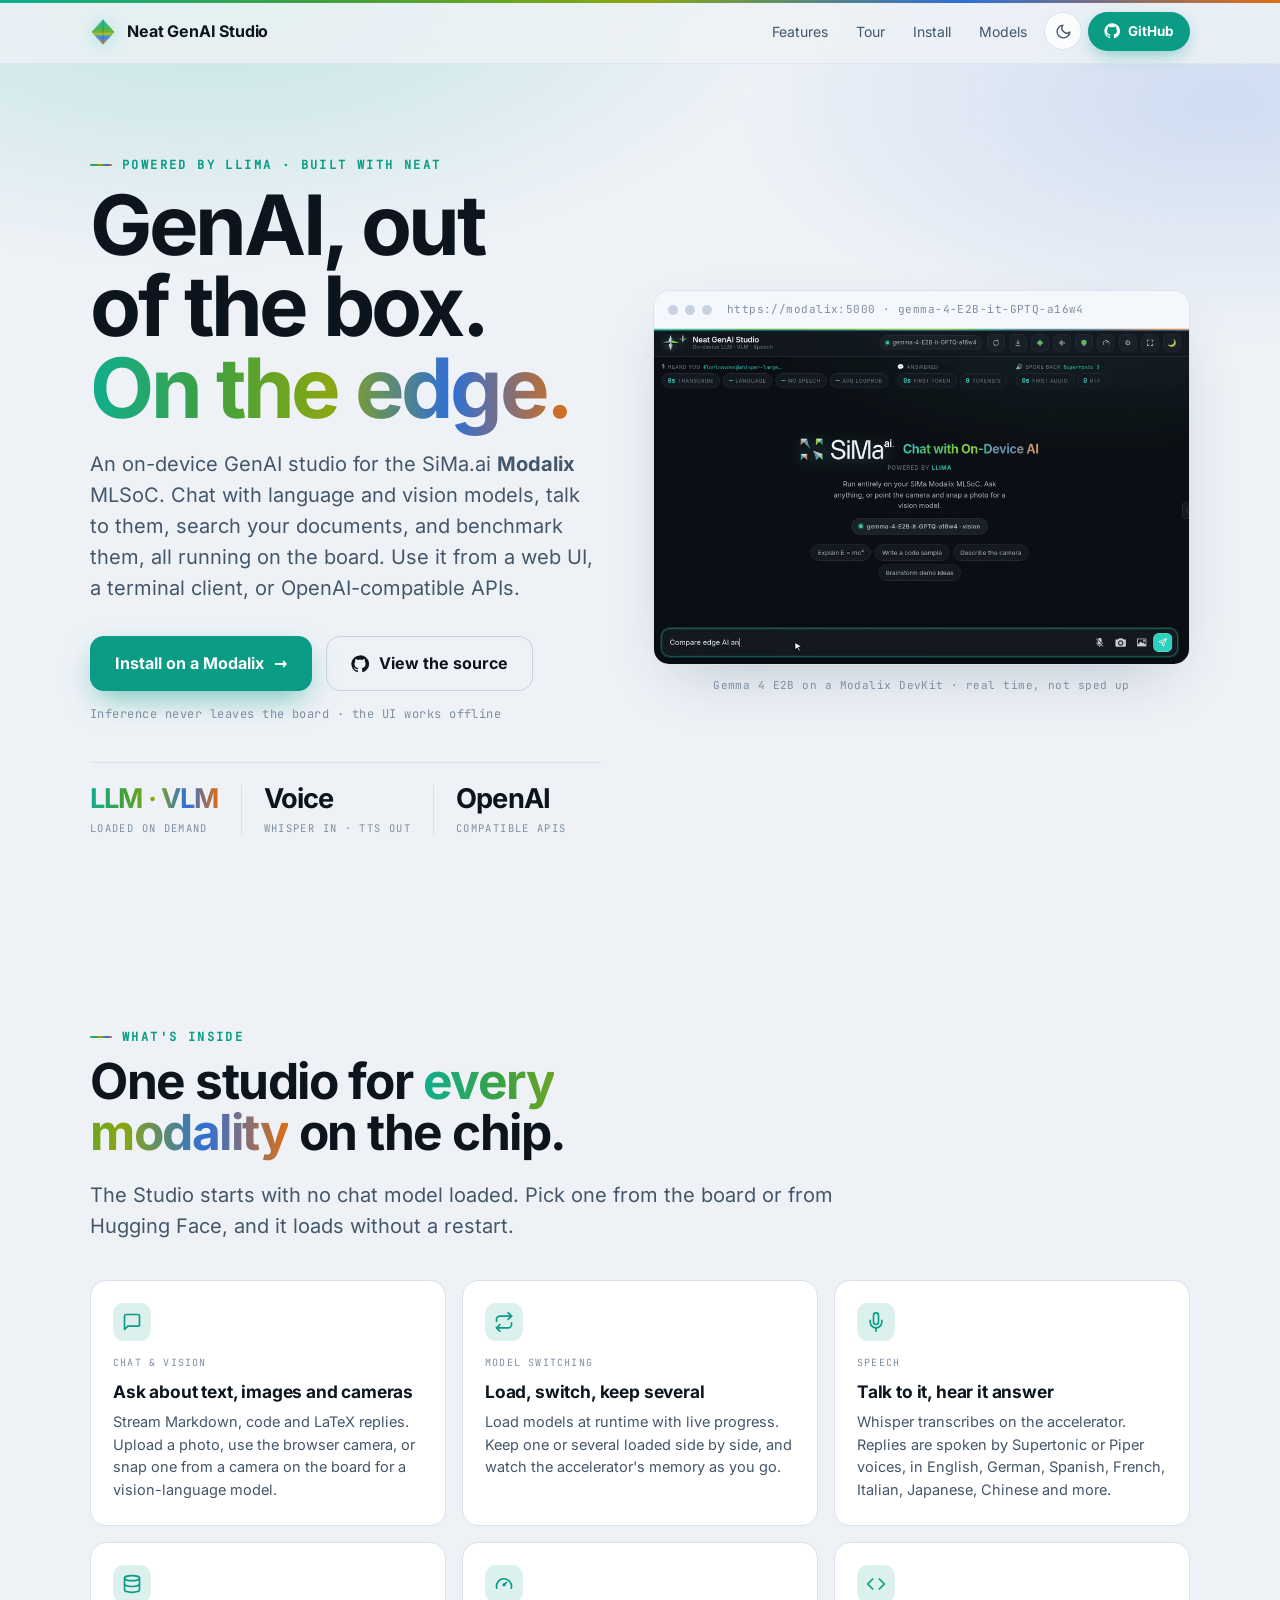
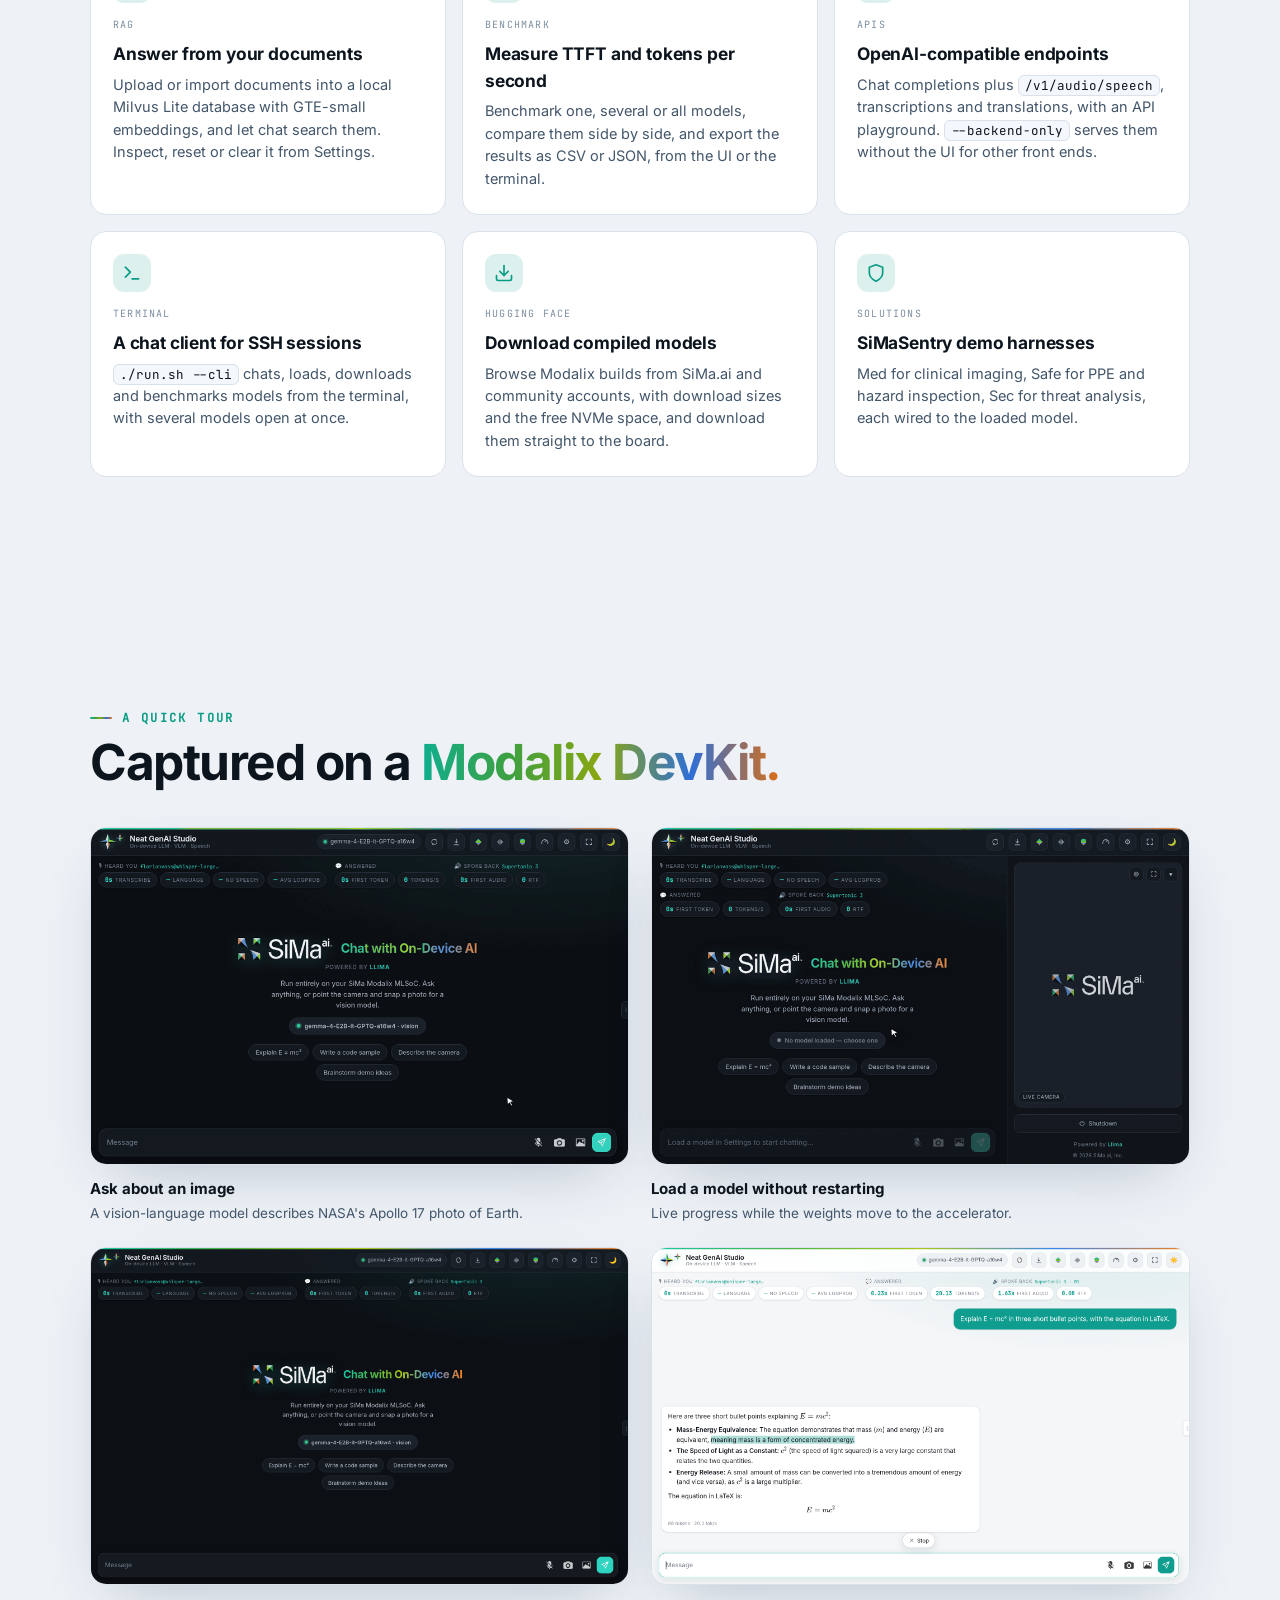
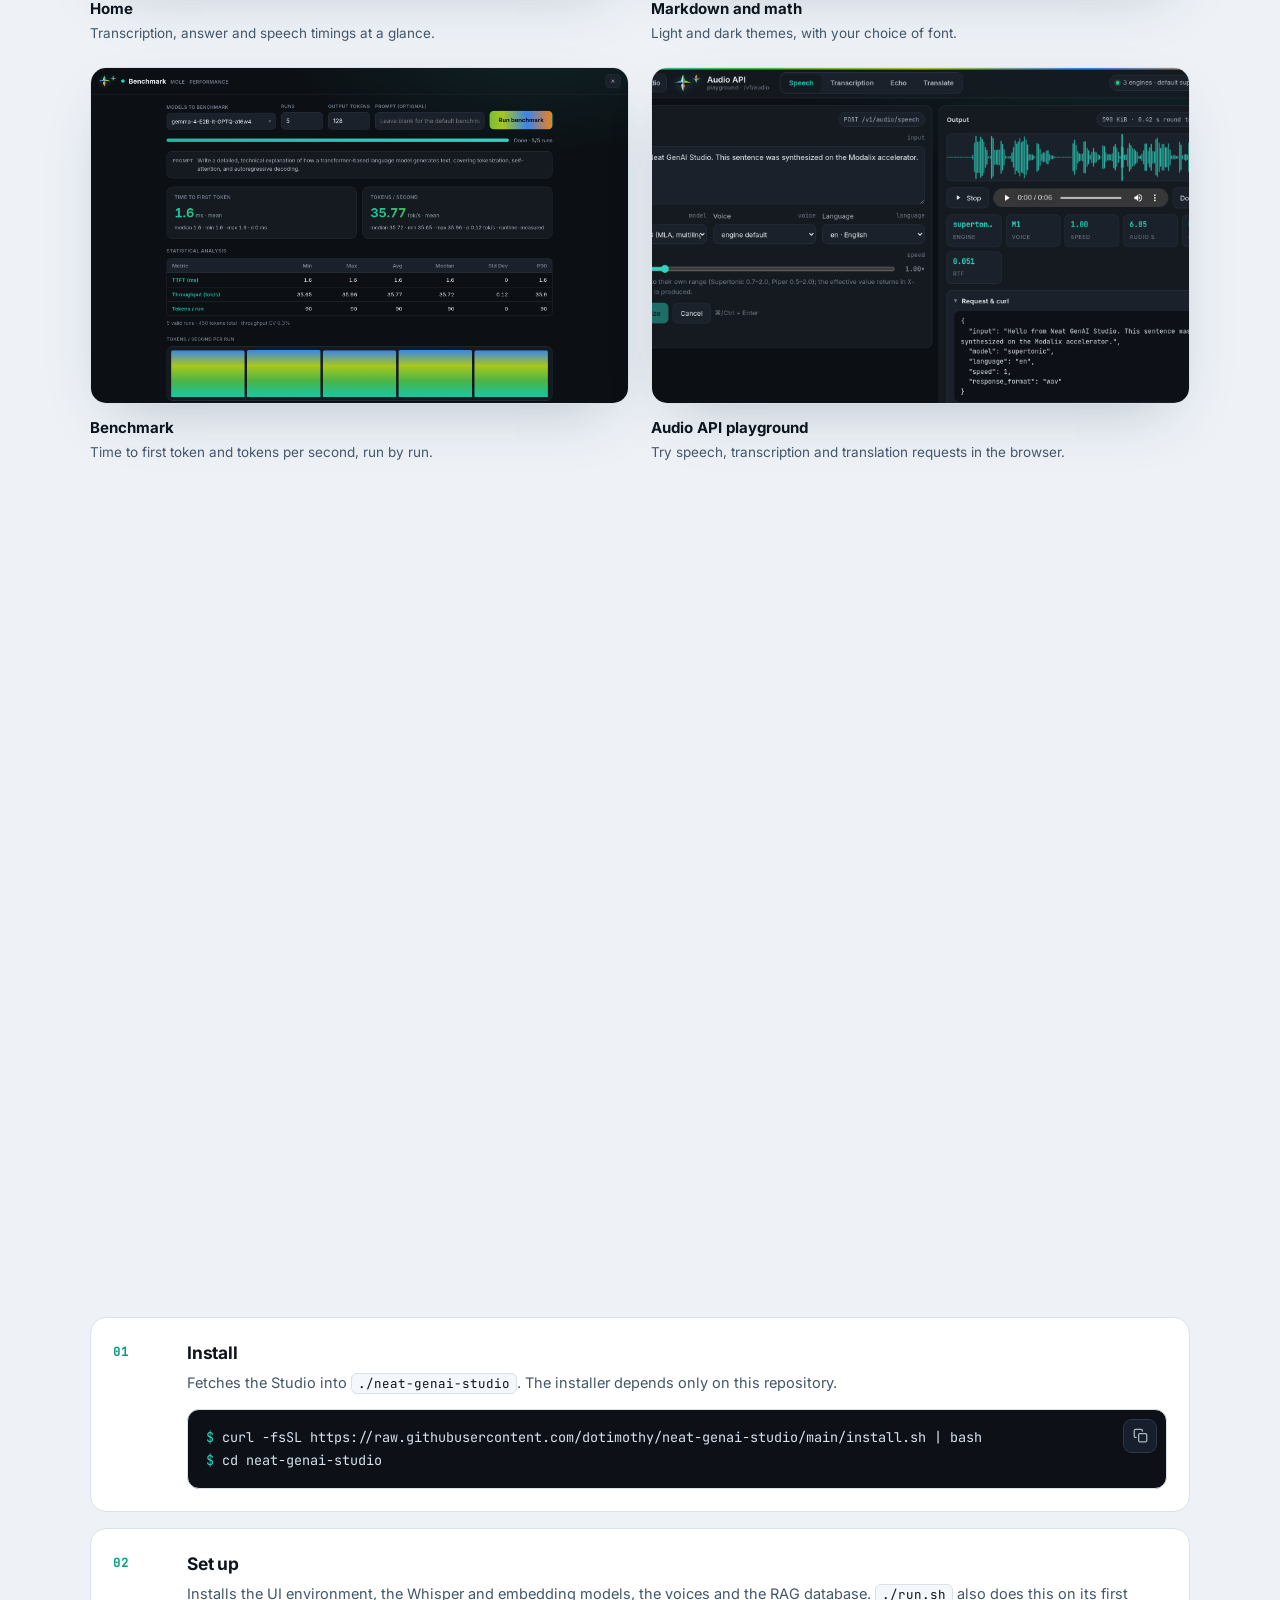
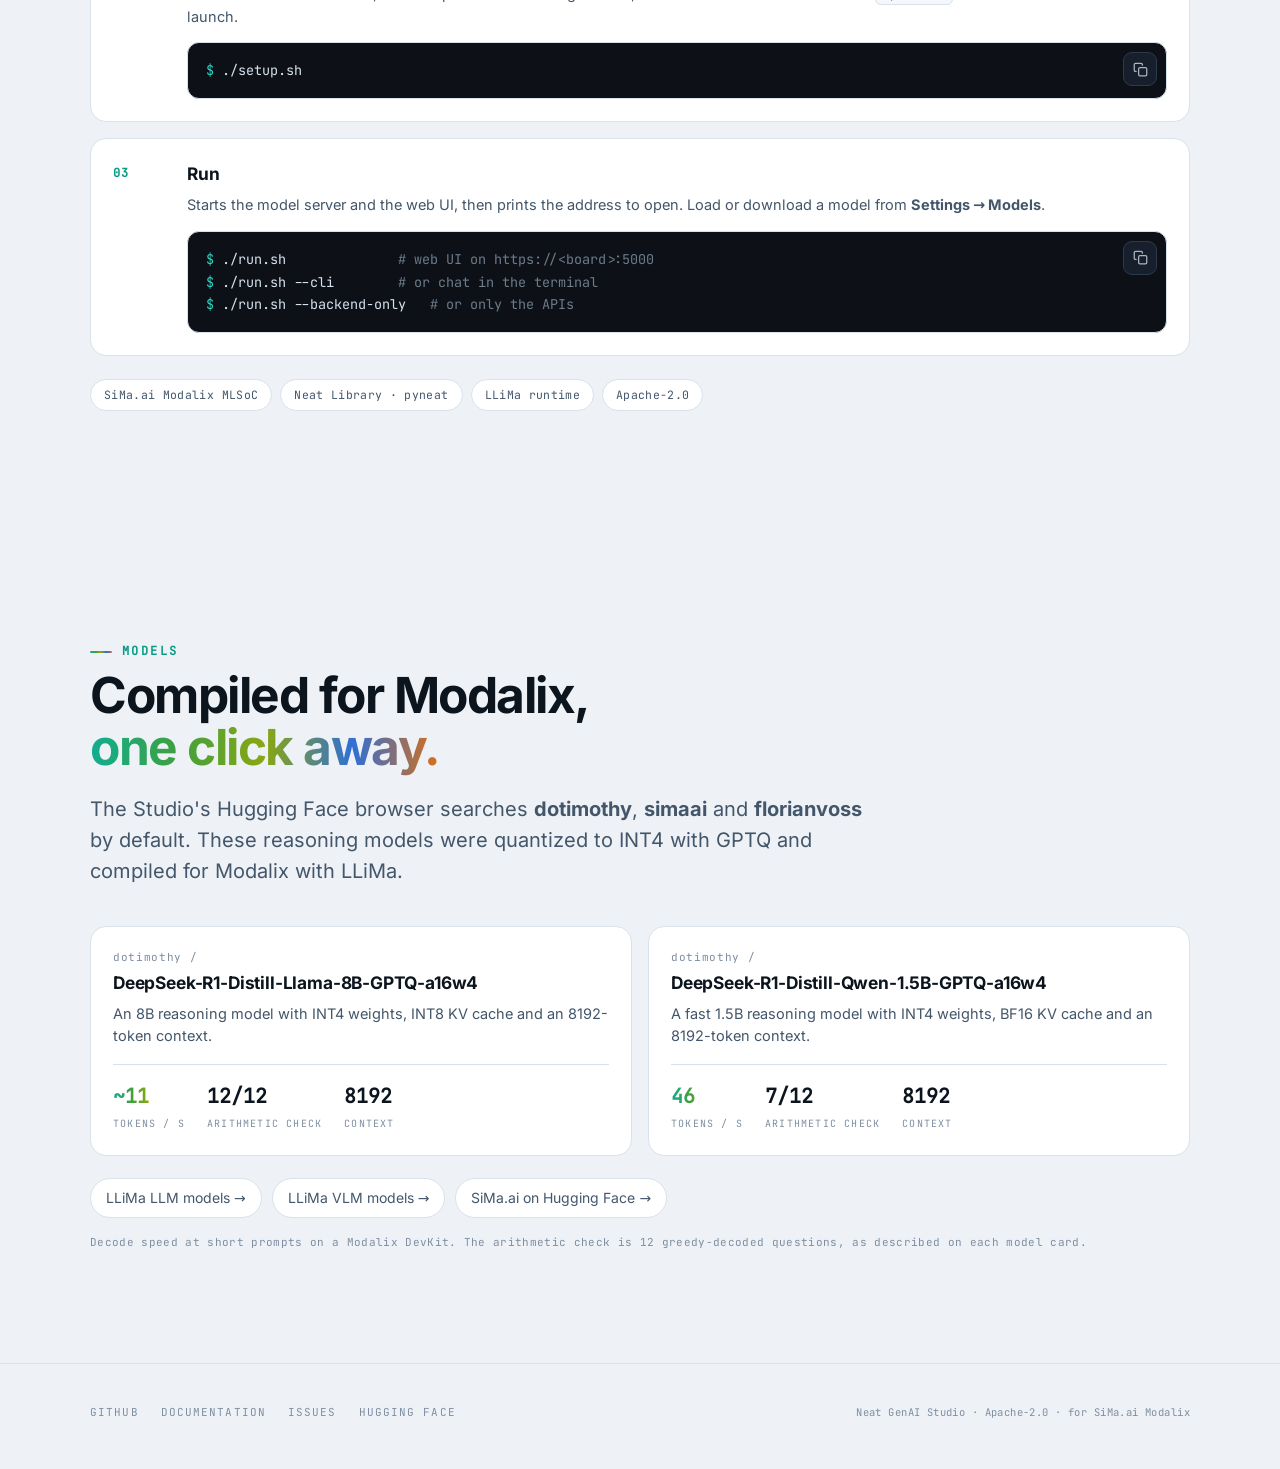
==== docs/index.html @ a5e5a8eb "docs(genai): GitHub Pages site A one-page site in docs/ for GitHub Pages, styled after the Studio's " ====
<!doctype html>
<html lang="en">
<head>
<meta charset="utf-8">
<meta name="viewport" content="width=device-width, initial-scale=1">
<title>Neat GenAI Studio</title>
<meta name="description" content="On-device GenAI studio for SiMa.ai Modalix: chat, vision, speech and RAG running on the board, with a web UI, a terminal client and OpenAI-compatible APIs.">
<meta property="og:title" content="Neat GenAI Studio">
<meta property="og:description" content="Chat, vision, speech and RAG running entirely on a SiMa.ai Modalix board.">
<meta property="og:image" content="https://dotimothy.github.io/neat-genai-studio/media/home.png">
<meta property="og:type" content="website">
<link rel="icon" type="image/png" href="assets/neat-logo.png">
<style>
  @font-face{font-family:'Inter';font-weight:400;font-display:swap;src:url('assets/fonts/inter-400.woff2') format('woff2')}
  @font-face{font-family:'Inter';font-weight:600;font-display:swap;src:url('assets/fonts/inter-600.woff2') format('woff2')}
  @font-face{font-family:'Inter';font-weight:700 900;font-display:swap;src:url('assets/fonts/inter-700.woff2') format('woff2')}
  @font-face{font-family:'JetBrains Mono';font-weight:400;font-display:swap;src:url('assets/fonts/jetbrains-mono-400.woff2') format('woff2')}

  /* Tokens from the Studio's showcase page (src/python/ui/templates/showcase.html). */
  :root{
    --bg:#07090d; --bg2:#0b0f16; --surface:#10161f; --surface2:#161f2b;
    --border:#212c3b; --border2:#2c3a4d;
    --text:#eef3f8; --text2:#aab6c4; --text3:#6c7a8a;
    --accent:#15c9a8; --accent-ink:#052b24;
    --s1:#16c8a6; --s2:#4bb54a; --s3:#a9c81c; --s4:#3a86ec; --s5:#f2801d;
    --spectrum:linear-gradient(90deg,var(--s1),var(--s2),var(--s3),var(--s4),var(--s5));
    --shadow:0 24px 60px -20px rgba(0,0,0,.7);
    --code-bg:#0b1018;
    --sans:'Inter',system-ui,-apple-system,'Segoe UI',Roboto,Helvetica,Arial,sans-serif;
    --mono:'JetBrains Mono',ui-monospace,'SF Mono','Cascadia Code',Menlo,Consolas,monospace;
    --maxw:1180px;
    color-scheme:dark;
  }
  @media (prefers-color-scheme: light){
    :root:not([data-theme="dark"]){
      --bg:#eef2f7; --bg2:#e7edf4; --surface:#ffffff; --surface2:#f4f7fb;
      --border:#d9e1ea; --border2:#c6d2df;
      --text:#0c141d; --text2:#43566a; --text3:#7e8ea0;
      --accent:#0a9c85; --accent-ink:#ffffff;
      --s1:#0fae90; --s2:#3fa03f; --s3:#8aa711; --s4:#2f6fd6; --s5:#dd6f12;
      --shadow:0 24px 60px -24px rgba(30,50,80,.28);
      --code-bg:#0d1117;
      color-scheme:light;
    }
  }
  :root[data-theme="light"]{
    --bg:#eef2f7; --bg2:#e7edf4; --surface:#ffffff; --surface2:#f4f7fb;
    --border:#d9e1ea; --border2:#c6d2df;
    --text:#0c141d; --text2:#43566a; --text3:#7e8ea0;
    --accent:#0a9c85; --accent-ink:#ffffff;
    --s1:#0fae90; --s2:#3fa03f; --s3:#8aa711; --s4:#2f6fd6; --s5:#dd6f12;
    --shadow:0 24px 60px -24px rgba(30,50,80,.28);
    --code-bg:#0d1117;
    color-scheme:light;
  }

  *{box-sizing:border-box}
  html{scroll-behavior:smooth;scroll-padding-top:76px}
  body{
    margin:0; background:var(--bg); color:var(--text); font-family:var(--sans);
    font-size:16px; line-height:1.55; -webkit-font-smoothing:antialiased; text-rendering:optimizeLegibility;
    overflow-x:hidden;
  }
  body::before{content:"";position:fixed;top:0;left:0;right:0;height:3px;z-index:80;background:var(--spectrum)}
  a{color:inherit}
  img{max-width:100%;height:auto;display:block}
  ::selection{background:color-mix(in srgb,var(--accent) 30%,transparent)}
  .wrap{width:100%;max-width:var(--maxw);margin:0 auto;padding:0 clamp(16px,4vw,40px)}

  /* ---------- top bar ---------- */
  .topbar{
    position:sticky; top:0; z-index:60; height:64px;
    background:color-mix(in srgb,var(--bg) 78%,transparent); backdrop-filter:blur(14px);
    border-bottom:1px solid color-mix(in srgb,var(--border) 70%,transparent);
  }
  .topbar .wrap{height:100%;display:flex;align-items:center;justify-content:space-between;gap:16px}
  .brand{display:flex;align-items:center;gap:11px;font-weight:700;letter-spacing:-.01em;text-decoration:none;white-space:nowrap}
  .brand svg{width:26px;height:26px;flex:none;filter:drop-shadow(0 2px 8px rgba(20,200,168,.35))}
  .nav{display:flex;align-items:center;gap:6px}
  .nav a.link{font-size:14px;color:var(--text2);text-decoration:none;padding:7px 11px;border-radius:999px;transition:.15s ease}
  .nav a.link:hover{color:var(--text);background:var(--surface2)}
  .iconbtn{
    width:38px;height:38px;border-radius:999px;display:grid;place-items:center;cursor:pointer;
    color:var(--text2);background:color-mix(in srgb,var(--surface) 80%,transparent);border:1px solid var(--border);transition:.15s ease;
  }
  .iconbtn:hover{color:var(--accent);border-color:var(--accent)}
  .iconbtn svg{width:17px;height:17px}
  .pill{
    display:inline-flex;align-items:center;gap:8px;text-decoration:none;white-space:nowrap;
    font-weight:700;font-size:13.5px;color:var(--accent-ink);background:var(--accent);
    padding:9px 16px;border-radius:999px;box-shadow:0 6px 20px -6px color-mix(in srgb,var(--accent) 60%,transparent);
    transition:transform .18s ease,box-shadow .18s ease;
  }
  .pill:hover{transform:translateY(-1px)}
  .pill svg{width:16px;height:16px}
  @media (max-width:860px){ .nav a.link{display:none} }
  @media (max-width:420px){ .pill .lbl{display:none} .pill{padding:9px 11px} }

  /* ---------- type ---------- */
  .eyebrow{font-family:var(--mono);font-size:12px;letter-spacing:.2em;text-transform:uppercase;color:var(--accent);font-weight:600;display:inline-flex;align-items:center;gap:10px}
  .eyebrow::before{content:"";width:22px;height:2px;background:var(--spectrum);border-radius:2px;flex:none}
  h1{font-size:clamp(2.6rem,7vw,5.2rem);line-height:.98;letter-spacing:-.04em;font-weight:800;margin:.6rem 0 0;text-wrap:balance}
  h2{font-size:clamp(1.9rem,4.4vw,3.1rem);line-height:1.04;letter-spacing:-.03em;font-weight:800;margin:.6rem 0 0;text-wrap:balance}
  h3{font-size:1.08rem;letter-spacing:-.01em;margin:0 0 6px;font-weight:700}
  .lede{font-size:clamp(1.05rem,1.7vw,1.25rem);line-height:1.55;color:var(--text2);max-width:62ch;margin:1.3rem 0 0}
  .grad{background:var(--spectrum);-webkit-background-clip:text;background-clip:text;color:transparent}
  section{padding:clamp(64px,9vw,112px) 0}
  .sec-head{max-width:780px}

  /* ---------- hero ---------- */
  .hero{position:relative;overflow-x:clip;padding-top:clamp(40px,7vw,84px);padding-bottom:clamp(40px,6vw,72px)}
  .hero .glow{
    position:absolute;inset:-10% -10% auto -10%;height:80%;z-index:0;pointer-events:none;
    background:radial-gradient(55% 60% at 22% 0%,color-mix(in srgb,var(--s1) 20%,transparent),transparent 70%),
               radial-gradient(45% 50% at 88% 18%,color-mix(in srgb,var(--s4) 16%,transparent),transparent 70%);
    filter:blur(10px);
  }
  .hero-grid{position:relative;z-index:1;display:grid;grid-template-columns:1fr 1.05fr;gap:clamp(28px,4vw,56px);align-items:center}
  .hero-grid > *, .step > *, .gallery > *, .models > *, .cards > *{min-width:0}
  .cta-row{display:flex;flex-wrap:wrap;gap:14px;margin-top:2rem}
  .btn{
    display:inline-flex;align-items:center;gap:10px;text-decoration:none;font-weight:700;font-size:16px;
    padding:14px 24px;border-radius:14px;color:var(--accent-ink);background:var(--accent);border:1px solid transparent;
    box-shadow:0 12px 30px -8px color-mix(in srgb,var(--accent) 60%,transparent);transition:transform .18s ease,border-color .18s ease,color .18s ease;
  }
  .btn:hover{transform:translateY(-2px)}
  .btn .arrow{transition:transform .18s ease}
  .btn:hover .arrow{transform:translateX(4px)}
  .btn.ghost{background:transparent;color:var(--text);border-color:var(--border2);box-shadow:none}
  .btn.ghost:hover{border-color:var(--accent);color:var(--accent)}
  .btn svg{width:18px;height:18px}
  .btnnote{font-size:12px;color:var(--text3);margin-top:14px;font-family:var(--mono);letter-spacing:.04em}

  .window{
    border-radius:16px;overflow:hidden;background:var(--surface);border:1px solid var(--border);box-shadow:var(--shadow);
  }
  .window .bar{display:flex;align-items:center;gap:7px;padding:10px 14px;border-bottom:1px solid var(--border);background:var(--surface2)}
  .window .bar i{width:10px;height:10px;border-radius:50%;background:var(--border2)}
  .window .bar span{margin-left:8px;font-family:var(--mono);font-size:11px;color:var(--text3);letter-spacing:.04em;white-space:nowrap;overflow:hidden;text-overflow:ellipsis}
  .caption{font-family:var(--mono);font-size:11px;letter-spacing:.04em;color:var(--text3);margin-top:12px;text-align:center}

  .statstrip{display:flex;flex-wrap:wrap;gap:18px 0;margin-top:2.4rem;border-top:1px solid var(--border);padding-top:1.4rem}
  .stat{padding-right:22px;margin-right:22px;border-right:1px solid var(--border)}
  .stat:last-child{border-right:none;margin-right:0;padding-right:0}
  .stat .num{font-size:clamp(1.3rem,2.2vw,1.7rem);font-weight:800;letter-spacing:-.03em;line-height:1}
  .stat .lbl{font-family:var(--mono);font-size:10.5px;letter-spacing:.13em;text-transform:uppercase;color:var(--text3);margin-top:7px}

  /* ---------- cards ---------- */
  .cards{display:grid;grid-template-columns:repeat(3,1fr);gap:16px;margin-top:2.4rem}
  .card{
    background:var(--surface);border:1px solid var(--border);border-radius:16px;padding:22px 22px 24px;position:relative;overflow:hidden;
    transition:transform .2s ease,border-color .2s ease;
  }
  .card:hover{transform:translateY(-3px);border-color:var(--border2)}
  .card::after{content:"";position:absolute;left:0;right:0;top:0;height:2px;background:var(--spectrum);opacity:0;transition:opacity .2s ease}
  .card:hover::after{opacity:1}
  .card .ic{width:38px;height:38px;border-radius:11px;display:grid;place-items:center;margin-bottom:14px;
    background:color-mix(in srgb,var(--accent) 14%,transparent);color:var(--accent)}
  .card .ic svg{width:20px;height:20px}
  .card .tag{font-family:var(--mono);font-size:10px;letter-spacing:.12em;text-transform:uppercase;color:var(--text3);margin-bottom:8px}
  .card p{margin:0;color:var(--text2);font-size:14.5px}
  .card code{font-family:var(--mono);font-size:12.5px;color:var(--text);background:var(--surface2);border:1px solid var(--border);border-radius:6px;padding:1px 6px}

  /* ---------- gallery ---------- */
  .gallery{display:grid;grid-template-columns:repeat(2,1fr);gap:22px;margin-top:2.4rem}
  .shot{margin:0;text-decoration:none}
  .shot .window{transition:transform .2s ease,border-color .2s ease}
  .shot:hover .window{transform:translateY(-3px);border-color:var(--border2)}
  .shot img{width:100%;aspect-ratio:16/10;object-fit:cover;object-position:top;background:var(--surface2)}
  .shot figcaption{margin-top:12px}
  .shot figcaption b{display:block;font-size:15px}
  .shot figcaption span{font-size:13.5px;color:var(--text2)}

  /* ---------- install ---------- */
  .steps{display:grid;gap:16px;margin-top:2.4rem}
  .step{display:grid;grid-template-columns:56px 1fr;gap:18px;align-items:start;
    background:var(--surface);border:1px solid var(--border);border-radius:16px;padding:22px}
  .step .n{font-family:var(--mono);font-size:12px;letter-spacing:.12em;color:var(--accent);font-weight:600;padding-top:3px}
  .step p{margin:4px 0 0;color:var(--text2);font-size:14.5px}
  .step p code{font-family:var(--mono);font-size:12.5px;color:var(--text);background:var(--surface2);border:1px solid var(--border);border-radius:6px;padding:1px 6px}
  .cmd{position:relative;margin-top:14px;background:var(--code-bg);border:1px solid var(--border);border-radius:12px}
  .cmd pre{margin:0;padding:16px 56px 16px 18px;overflow-x:auto;font-family:var(--mono);font-size:13.5px;line-height:1.7;color:#d6e2ee}
  .cmd .c{color:#6c7a8a}
  .cmd .p{color:#2fd4c0;user-select:none}
  .copy{
    position:absolute;top:9px;right:9px;width:34px;height:34px;border-radius:9px;cursor:pointer;display:grid;place-items:center;
    color:#aab6c4;background:#161f2b;border:1px solid #2c3a4d;transition:.15s ease;
  }
  .copy:hover{color:#2fd4c0;border-color:#2fd4c0}
  .copy svg{width:15px;height:15px}
  .copy.done{color:#35c489;border-color:#35c489}
  .req{display:flex;flex-wrap:wrap;gap:8px;margin-top:1.4rem}
  .chip{font-family:var(--mono);font-size:11.5px;letter-spacing:.03em;color:var(--text2);background:var(--surface);border:1px solid var(--border);border-radius:999px;padding:6px 13px}

  /* ---------- models ---------- */
  .models{display:grid;grid-template-columns:repeat(2,1fr);gap:16px;margin-top:2.4rem}
  .model{display:flex;flex-direction:column;text-decoration:none}
  .model .org{font-family:var(--mono);font-size:11px;letter-spacing:.06em;color:var(--text3)}
  .model h3{margin-top:4px;word-break:break-word}
  .metrics{display:flex;flex-wrap:wrap;gap:22px;margin-top:16px;padding-top:16px;border-top:1px solid var(--border)}
  .metrics .v{font-family:var(--mono);font-size:1.25rem;font-weight:600;font-variant-numeric:tabular-nums}
  .metrics .k{font-family:var(--mono);font-size:10px;letter-spacing:.12em;text-transform:uppercase;color:var(--text3);margin-top:4px}
  .collections{display:flex;flex-wrap:wrap;gap:10px;margin-top:22px}
  .collections a{font-size:14px;text-decoration:none;color:var(--text2);background:var(--surface);border:1px solid var(--border);border-radius:999px;padding:8px 15px;transition:.15s ease}
  .collections a:hover{color:var(--accent);border-color:var(--accent)}
  .fineprint{font-family:var(--mono);font-size:11px;color:var(--text3);letter-spacing:.03em;margin-top:16px}

  /* ---------- footer ---------- */
  footer{border-top:1px solid var(--border);padding:40px 0 48px}
  footer .wrap{display:flex;flex-wrap:wrap;gap:16px 28px;align-items:center;justify-content:space-between}
  footer .links{display:flex;flex-wrap:wrap;gap:8px 22px;font-family:var(--mono);font-size:11px;letter-spacing:.1em;text-transform:uppercase;color:var(--text3)}
  footer .links a{text-decoration:none}
  footer .links a:hover{color:var(--accent)}
  footer small{font-family:var(--mono);font-size:10.5px;color:var(--text3);letter-spacing:.04em;line-height:1.6}

  /* ---------- reveal ---------- */
  .reveal{opacity:0;transform:translateY(18px);transition:opacity .7s ease,transform .7s cubic-bezier(.2,.7,.2,1)}
  .reveal.in{opacity:1;transform:none}
  @media (prefers-reduced-motion: reduce){
    html{scroll-behavior:auto}
    .reveal{opacity:1;transform:none;transition:none}
    .card,.shot .window,.btn,.pill{transition:none}
  }

  @media (max-width:960px){
    .hero-grid{grid-template-columns:1fr}
    .cards{grid-template-columns:repeat(2,1fr)}
  }
  @media (max-width:640px){
    .cards,.gallery,.models{grid-template-columns:1fr}
    .step{grid-template-columns:1fr;gap:6px}
    .stat{padding-right:18px;margin-right:18px}
  }
</style>
<script>
  // Apply a saved theme before first paint.
  try { const t = localStorage.getItem('neat-site-theme'); if (t) document.documentElement.dataset.theme = t; } catch (e) {}
</script>
</head>
<body>

<svg width="0" height="0" style="position:absolute" aria-hidden="true">
  <defs>
    <linearGradient id="dg" x1="0" y1="0" x2="0" y2="1">
      <stop offset="0" stop-color="#16c8a6"/><stop offset=".4" stop-color="#4bb54a"/>
      <stop offset=".55" stop-color="#a9c81c"/><stop offset=".72" stop-color="#3a86ec"/><stop offset="1" stop-color="#f2801d"/>
    </linearGradient>
  </defs>
</svg>

<header class="topbar">
  <div class="wrap">
    <a class="brand" href="#top">
      <svg viewBox="0 0 40 40" aria-hidden="true">
        <path d="M20 1 L37 20 L20 39 L3 20 Z" fill="url(#dg)"/>
        <path d="M20 1 L20 39 M3 20 L37 20 M20 1 L37 20 L20 39 L3 20 Z" fill="none" stroke="rgba(0,0,0,.28)" stroke-width="1"/>
      </svg>
      Neat GenAI Studio
    </a>
    <nav class="nav" aria-label="Sections">
      <a class="link" href="#features">Features</a>
      <a class="link" href="#tour">Tour</a>
      <a class="link" href="#install">Install</a>
      <a class="link" href="#models">Models</a>
      <button class="iconbtn" id="themeBtn" type="button" aria-label="Toggle light and dark theme">
        <svg viewBox="0 0 24 24" fill="none" stroke="currentColor" stroke-width="2" stroke-linecap="round" stroke-linejoin="round"><path d="M21 12.8A9 9 0 1 1 11.2 3a7 7 0 0 0 9.8 9.8z"/></svg>
      </button>
      <a class="pill" href="https://github.com/dotimothy/neat-genai-studio">
        <svg viewBox="0 0 24 24" fill="currentColor" aria-hidden="true"><path d="M12 .5a11.5 11.5 0 0 0-3.64 22.41c.58.1.79-.25.79-.56v-2c-3.2.7-3.88-1.37-3.88-1.37-.52-1.33-1.28-1.69-1.28-1.69-1.05-.71.08-.7.08-.7 1.16.08 1.77 1.19 1.77 1.19 1.03 1.77 2.7 1.26 3.36.96.1-.75.4-1.26.73-1.55-2.55-.29-5.24-1.28-5.24-5.69 0-1.26.45-2.29 1.19-3.09-.12-.29-.52-1.46.11-3.05 0 0 .97-.31 3.17 1.18a11 11 0 0 1 5.77 0c2.2-1.49 3.17-1.18 3.17-1.18.63 1.59.23 2.76.11 3.05.74.8 1.19 1.83 1.19 3.09 0 4.42-2.7 5.39-5.26 5.68.41.36.78 1.06.78 2.14v3.17c0 .31.21.67.8.56A11.5 11.5 0 0 0 12 .5z"/></svg>
        <span class="lbl">GitHub</span>
      </a>
    </nav>
  </div>
</header>

<main id="top">

  <!-- Hero -->
  <section class="hero">
    <div class="glow" aria-hidden="true"></div>
    <div class="wrap hero-grid">
      <div>
        <span class="eyebrow">Powered by LLiMa · Built with Neat</span>
        <h1>GenAI, out of the box. <span class="grad">On the edge.</span></h1>
        <p class="lede">An on-device GenAI studio for the SiMa.ai <b>Modalix</b> MLSoC. Chat with language and vision models, talk to them, search your documents, and benchmark them, all running on the board. Use it from a web UI, a terminal client, or OpenAI-compatible APIs.</p>
        <div class="cta-row">
          <a class="btn" href="#install">Install on a Modalix <span class="arrow">→</span></a>
          <a class="btn ghost" href="https://github.com/dotimothy/neat-genai-studio">
            <svg viewBox="0 0 24 24" fill="currentColor" aria-hidden="true"><path d="M12 .5a11.5 11.5 0 0 0-3.64 22.41c.58.1.79-.25.79-.56v-2c-3.2.7-3.88-1.37-3.88-1.37-.52-1.33-1.28-1.69-1.28-1.69-1.05-.71.08-.7.08-.7 1.16.08 1.77 1.19 1.77 1.19 1.03 1.77 2.7 1.26 3.36.96.1-.75.4-1.26.73-1.55-2.55-.29-5.24-1.28-5.24-5.69 0-1.26.45-2.29 1.19-3.09-.12-.29-.52-1.46.11-3.05 0 0 .97-.31 3.17 1.18a11 11 0 0 1 5.77 0c2.2-1.49 3.17-1.18 3.17-1.18.63 1.59.23 2.76.11 3.05.74.8 1.19 1.83 1.19 3.09 0 4.42-2.7 5.39-5.26 5.68.41.36.78 1.06.78 2.14v3.17c0 .31.21.67.8.56A11.5 11.5 0 0 0 12 .5z"/></svg>
            View the source
          </a>
        </div>
        <div class="btnnote">Inference never leaves the board · the UI works offline</div>
        <div class="statstrip">
          <div class="stat"><div class="num grad">LLM · VLM</div><div class="lbl">Loaded on demand</div></div>
          <div class="stat"><div class="num">Voice</div><div class="lbl">Whisper in · TTS out</div></div>
          <div class="stat"><div class="num">OpenAI</div><div class="lbl">Compatible APIs</div></div>
        </div>
      </div>
      <div>
        <div class="window">
          <div class="bar"><i></i><i></i><i></i><span>https://modalix:5000 · gemma-4-E2B-it-GPTQ-a16w4</span></div>
          <img src="media/chat.gif" width="1280" height="800" alt="Chatting with Gemma 4 E2B in Neat GenAI Studio: the reply streams in as Markdown while the latency and tokens-per-second readouts update">
        </div>
        <div class="caption">Gemma 4 E2B on a Modalix DevKit · real time, not sped up</div>
      </div>
    </div>
  </section>

  <!-- Features -->
  <section id="features">
    <div class="wrap">
      <div class="sec-head reveal">
        <span class="eyebrow">What's inside</span>
        <h2>One studio for <span class="grad">every modality</span> on the chip.</h2>
        <p class="lede">The Studio starts with no chat model loaded. Pick one from the board or from Hugging Face, and it loads without a restart.</p>
      </div>
      <div class="cards">
        <div class="card reveal">
          <div class="ic"><svg viewBox="0 0 24 24" fill="none" stroke="currentColor" stroke-width="2" stroke-linecap="round" stroke-linejoin="round"><path d="M21 15a2 2 0 0 1-2 2H7l-4 4V5a2 2 0 0 1 2-2h14a2 2 0 0 1 2 2z"/></svg></div>
          <div class="tag">Chat &amp; vision</div>
          <h3>Ask about text, images and cameras</h3>
          <p>Stream Markdown, code and LaTeX replies. Upload a photo, use the browser camera, or snap one from a camera on the board for a vision-language model.</p>
        </div>
        <div class="card reveal">
          <div class="ic"><svg viewBox="0 0 24 24" fill="none" stroke="currentColor" stroke-width="2" stroke-linecap="round" stroke-linejoin="round"><path d="M17 1l4 4-4 4"/><path d="M3 11V9a4 4 0 0 1 4-4h14"/><path d="M7 23l-4-4 4-4"/><path d="M21 13v2a4 4 0 0 1-4 4H3"/></svg></div>
          <div class="tag">Model switching</div>
          <h3>Load, switch, keep several</h3>
          <p>Load models at runtime with live progress. Keep one or several loaded side by side, and watch the accelerator's memory as you go.</p>
        </div>
        <div class="card reveal">
          <div class="ic"><svg viewBox="0 0 24 24" fill="none" stroke="currentColor" stroke-width="2" stroke-linecap="round" stroke-linejoin="round"><path d="M12 1a3 3 0 0 0-3 3v8a3 3 0 0 0 6 0V4a3 3 0 0 0-3-3z"/><path d="M19 10v2a7 7 0 0 1-14 0v-2"/><line x1="12" y1="19" x2="12" y2="23"/></svg></div>
          <div class="tag">Speech</div>
          <h3>Talk to it, hear it answer</h3>
          <p>Whisper transcribes on the accelerator. Replies are spoken by Supertonic or Piper voices, in English, German, Spanish, French, Italian, Japanese, Chinese and more.</p>
        </div>
        <div class="card reveal">
          <div class="ic"><svg viewBox="0 0 24 24" fill="none" stroke="currentColor" stroke-width="2" stroke-linecap="round" stroke-linejoin="round"><ellipse cx="12" cy="5" rx="9" ry="3"/><path d="M21 12c0 1.66-4 3-9 3s-9-1.34-9-3"/><path d="M3 5v14c0 1.66 4 3 9 3s9-1.34 9-3V5"/></svg></div>
          <div class="tag">RAG</div>
          <h3>Answer from your documents</h3>
          <p>Upload or import documents into a local Milvus Lite database with GTE-small embeddings, and let chat search them. Inspect, reset or clear it from Settings.</p>
        </div>
        <div class="card reveal">
          <div class="ic"><svg viewBox="0 0 24 24" fill="none" stroke="currentColor" stroke-width="2" stroke-linecap="round" stroke-linejoin="round"><path d="M12 13l3-3"/><path d="M3.3 17a9 9 0 1 1 17.4 0"/><circle cx="12" cy="13" r="1"/></svg></div>
          <div class="tag">Benchmark</div>
          <h3>Measure TTFT and tokens per second</h3>
          <p>Benchmark one, several or all models, compare them side by side, and export the results as CSV or JSON, from the UI or the terminal.</p>
        </div>
        <div class="card reveal">
          <div class="ic"><svg viewBox="0 0 24 24" fill="none" stroke="currentColor" stroke-width="2" stroke-linecap="round" stroke-linejoin="round"><polyline points="16 18 22 12 16 6"/><polyline points="8 6 2 12 8 18"/></svg></div>
          <div class="tag">APIs</div>
          <h3>OpenAI-compatible endpoints</h3>
          <p>Chat completions plus <code>/v1/audio/speech</code>, transcriptions and translations, with an API playground. <code>--backend-only</code> serves them without the UI for other front ends.</p>
        </div>
        <div class="card reveal">
          <div class="ic"><svg viewBox="0 0 24 24" fill="none" stroke="currentColor" stroke-width="2" stroke-linecap="round" stroke-linejoin="round"><polyline points="4 17 10 11 4 5"/><line x1="12" y1="19" x2="20" y2="19"/></svg></div>
          <div class="tag">Terminal</div>
          <h3>A chat client for SSH sessions</h3>
          <p><code>./run.sh --cli</code> chats, loads, downloads and benchmarks models from the terminal, with several models open at once.</p>
        </div>
        <div class="card reveal">
          <div class="ic"><svg viewBox="0 0 24 24" fill="none" stroke="currentColor" stroke-width="2" stroke-linecap="round" stroke-linejoin="round"><path d="M21 15v4a2 2 0 0 1-2 2H5a2 2 0 0 1-2-2v-4"/><polyline points="7 10 12 15 17 10"/><line x1="12" y1="15" x2="12" y2="3"/></svg></div>
          <div class="tag">Hugging Face</div>
          <h3>Download compiled models</h3>
          <p>Browse Modalix builds from SiMa.ai and community accounts, with download sizes and the free NVMe space, and download them straight to the board.</p>
        </div>
        <div class="card reveal">
          <div class="ic"><svg viewBox="0 0 24 24" fill="none" stroke="currentColor" stroke-width="2" stroke-linecap="round" stroke-linejoin="round"><path d="M12 22s8-4 8-10V5l-8-3-8 3v7c0 6 8 10 8 10z"/></svg></div>
          <div class="tag">Solutions</div>
          <h3>SiMaSentry demo harnesses</h3>
          <p>Med for clinical imaging, Safe for PPE and hazard inspection, Sec for threat analysis, each wired to the loaded model.</p>
        </div>
      </div>
    </div>
  </section>

  <!-- Tour -->
  <section id="tour">
    <div class="wrap">
      <div class="sec-head reveal">
        <span class="eyebrow">A quick tour</span>
        <h2>Captured on a <span class="grad">Modalix DevKit.</span></h2>
      </div>
      <div class="gallery">
        <a class="shot reveal" href="media/vision.gif"><figure style="margin:0">
          <div class="window"><img src="media/vision.gif" loading="lazy" alt="Uploading a photo of Earth and asking the vision-language model what it shows"></div>
          <figcaption><b>Ask about an image</b><span>A vision-language model describes NASA's Apollo 17 photo of Earth.</span></figcaption>
        </figure></a>
        <a class="shot reveal" href="media/load-model.gif"><figure style="margin:0">
          <div class="window"><img src="media/load-model.gif" loading="lazy" alt="Loading a model from Settings, Models with a live progress bar"></div>
          <figcaption><b>Load a model without restarting</b><span>Live progress while the weights move to the accelerator.</span></figcaption>
        </figure></a>
        <a class="shot reveal" href="media/home.png"><figure style="margin:0">
          <div class="window"><img src="media/home.png" loading="lazy" alt="Studio home screen in the dark theme with a vision model loaded"></div>
          <figcaption><b>Home</b><span>Transcription, answer and speech timings at a glance.</span></figcaption>
        </figure></a>
        <a class="shot reveal" href="media/chat-light.png"><figure style="margin:0">
          <div class="window"><img src="media/chat-light.png" loading="lazy" alt="A reply with bullet points and rendered LaTeX in the light theme"></div>
          <figcaption><b>Markdown and math</b><span>Light and dark themes, with your choice of font.</span></figcaption>
        </figure></a>
        <a class="shot reveal" href="media/benchmark.png"><figure style="margin:0">
          <div class="window"><img src="media/benchmark.png" loading="lazy" alt="Benchmark results with time to first token and tokens per second across five runs"></div>
          <figcaption><b>Benchmark</b><span>Time to first token and tokens per second, run by run.</span></figcaption>
        </figure></a>
        <a class="shot reveal" href="media/playground.png"><figure style="margin:0">
          <div class="window"><img src="media/playground.png" loading="lazy" alt="Audio API playground after synthesizing a sentence, showing the waveform and timings"></div>
          <figcaption><b>Audio API playground</b><span>Try speech, transcription and translation requests in the browser.</span></figcaption>
        </figure></a>
        <a class="shot reveal" href="media/solutions.png"><figure style="margin:0">
          <div class="window"><img src="media/solutions.png" loading="lazy" alt="SiMaSentry Mission Control with the Med, Safe and Sec harness cards"></div>
          <figcaption><b>SiMaSentry Solutions</b><span>Three demo harnesses that use the loaded model.</span></figcaption>
        </figure></a>
        <a class="shot reveal" href="media/showcase.png"><figure style="margin:0">
          <div class="window"><img src="media/showcase.png" loading="lazy" alt="First slide of the showcase slideshow served at /showcase"></div>
          <figcaption><b>Showcase</b><span>A built-in slideshow for presenting the platform.</span></figcaption>
        </figure></a>
      </div>
    </div>
  </section>

  <!-- Install -->
  <section id="install">
    <div class="wrap">
      <div class="sec-head reveal">
        <span class="eyebrow">Get started</span>
        <h2>Three commands <span class="grad">on the board.</span></h2>
        <p class="lede">Run these on a Modalix with the Neat development environment and the Neat Library (<code style="font-family:var(--mono);font-size:.85em">pyneat</code>) installed.</p>
      </div>
      <div class="steps">
        <div class="step reveal">
          <div class="n">01</div>
          <div>
            <h3>Install</h3>
            <p>Fetches the Studio into <code>./neat-genai-studio</code>. The installer depends only on this repository.</p>
            <div class="cmd"><pre><span class="p">$ </span>curl -fsSL https://raw.githubusercontent.com/dotimothy/neat-genai-studio/main/install.sh | bash
<span class="p">$ </span>cd neat-genai-studio</pre><button class="copy" type="button" aria-label="Copy commands"></button></div>
          </div>
        </div>
        <div class="step reveal">
          <div class="n">02</div>
          <div>
            <h3>Set up</h3>
            <p>Installs the UI environment, the Whisper and embedding models, the voices and the RAG database. <code>./run.sh</code> also does this on its first launch.</p>
            <div class="cmd"><pre><span class="p">$ </span>./setup.sh</pre><button class="copy" type="button" aria-label="Copy command"></button></div>
          </div>
        </div>
        <div class="step reveal">
          <div class="n">03</div>
          <div>
            <h3>Run</h3>
            <p>Starts the model server and the web UI, then prints the address to open. Load or download a model from <b>Settings → Models</b>.</p>
            <div class="cmd"><pre><span class="p">$ </span>./run.sh              <span class="c"># web UI on https://&lt;board&gt;:5000</span>
<span class="p">$ </span>./run.sh --cli        <span class="c"># or chat in the terminal</span>
<span class="p">$ </span>./run.sh --backend-only   <span class="c"># or only the APIs</span></pre><button class="copy" type="button" data-copy="./run.sh" aria-label="Copy ./run.sh"></button></div>
          </div>
        </div>
      </div>
      <div class="req reveal">
        <span class="chip">SiMa.ai Modalix MLSoC</span>
        <span class="chip">Neat Library · pyneat</span>
        <span class="chip">LLiMa runtime</span>
        <span class="chip">Apache-2.0</span>
      </div>
    </div>
  </section>

  <!-- Models -->
  <section id="models">
    <div class="wrap">
      <div class="sec-head reveal">
        <span class="eyebrow">Models</span>
        <h2>Compiled for Modalix, <span class="grad">one click away.</span></h2>
        <p class="lede">The Studio's Hugging Face browser searches <b>dotimothy</b>, <b>simaai</b> and <b>florianvoss</b> by default. These reasoning models were quantized to INT4 with GPTQ and compiled for Modalix with LLiMa.</p>
      </div>
      <div class="models">
        <a class="card model reveal" href="https://huggingface.co/dotimothy/DeepSeek-R1-Distill-Llama-8B-GPTQ-a16w4">
          <div class="org">dotimothy /</div>
          <h3>DeepSeek-R1-Distill-Llama-8B-GPTQ-a16w4</h3>
          <p>An 8B reasoning model with INT4 weights, INT8 KV cache and an 8192-token context.</p>
          <div class="metrics">
            <div><div class="v grad">~11</div><div class="k">tokens / s</div></div>
            <div><div class="v">12/12</div><div class="k">arithmetic check</div></div>
            <div><div class="v">8192</div><div class="k">context</div></div>
          </div>
        </a>
        <a class="card model reveal" href="https://huggingface.co/dotimothy/DeepSeek-R1-Distill-Qwen-1.5B-GPTQ-a16w4">
          <div class="org">dotimothy /</div>
          <h3>DeepSeek-R1-Distill-Qwen-1.5B-GPTQ-a16w4</h3>
          <p>A fast 1.5B reasoning model with INT4 weights, BF16 KV cache and an 8192-token context.</p>
          <div class="metrics">
            <div><div class="v grad">46</div><div class="k">tokens / s</div></div>
            <div><div class="v">7/12</div><div class="k">arithmetic check</div></div>
            <div><div class="v">8192</div><div class="k">context</div></div>
          </div>
        </a>
      </div>
      <div class="collections reveal">
        <a href="https://huggingface.co/collections/dotimothy/llima-llm-models-6ad91bade87990eeeab2d394">LLiMa LLM models →</a>
        <a href="https://huggingface.co/collections/dotimothy/llima-vlm-models-6ad91bae79ae3b5877e36b74">LLiMa VLM models →</a>
        <a href="https://huggingface.co/simaai">SiMa.ai on Hugging Face →</a>
      </div>
      <div class="fineprint reveal">Decode speed at short prompts on a Modalix DevKit. The arithmetic check is 12 greedy-decoded questions, as described on each model card.</div>
    </div>
  </section>

</main>

<footer>
  <div class="wrap">
    <div class="links">
      <a href="https://github.com/dotimothy/neat-genai-studio">GitHub</a>
      <a href="https://github.com/dotimothy/neat-genai-studio#readme">Documentation</a>
      <a href="https://github.com/dotimothy/neat-genai-studio/issues">Issues</a>
      <a href="https://huggingface.co/dotimothy">Hugging Face</a>
    </div>
    <small>Neat GenAI Studio · Apache-2.0 · for SiMa.ai Modalix</small>
  </div>
</footer>

<script>
  // Theme toggle (remembered per browser when storage is available).
  document.getElementById('themeBtn').addEventListener('click', () => {
    const root = document.documentElement;
    const dark = root.dataset.theme ? root.dataset.theme === 'dark'
                                    : !matchMedia('(prefers-color-scheme: light)').matches;
    root.dataset.theme = dark ? 'light' : 'dark';
    try { localStorage.setItem('neat-site-theme', root.dataset.theme); } catch (e) {}
  });

  // Copy buttons on the install commands (without the prompts and comments).
  const COPY = '<svg viewBox="0 0 24 24" fill="none" stroke="currentColor" stroke-width="2" stroke-linecap="round" stroke-linejoin="round"><rect x="9" y="9" width="13" height="13" rx="2"/><path d="M5 15H4a2 2 0 0 1-2-2V4a2 2 0 0 1 2-2h9a2 2 0 0 1 2 2v1"/></svg>';
  const DONE = '<svg viewBox="0 0 24 24" fill="none" stroke="currentColor" stroke-width="2.4" stroke-linecap="round" stroke-linejoin="round"><polyline points="20 6 9 17 4 12"/></svg>';
  document.querySelectorAll('.copy').forEach(btn => {
    btn.innerHTML = COPY;
    btn.addEventListener('click', async () => {
      // A block of alternatives says which one to copy; others copy every line.
      const pre = btn.parentElement.querySelector('pre').cloneNode(true);
      pre.querySelectorAll('.p, .c').forEach(el => el.remove());
      const text = btn.dataset.copy || pre.textContent.split('\n').map(l => l.trimEnd()).join('\n').trim();
      try {
        await navigator.clipboard.writeText(text);
        btn.innerHTML = DONE; btn.classList.add('done');
        setTimeout(() => { btn.innerHTML = COPY; btn.classList.remove('done'); }, 1600);
      } catch (e) {}
    });
  });

  // Reveal sections as they scroll in.
  const items = document.querySelectorAll('.reveal');
  if ('IntersectionObserver' in window) {
    const io = new IntersectionObserver(entries => entries.forEach(e => {
      if (e.isIntersecting) { e.target.classList.add('in'); io.unobserve(e.target); }
    }), { rootMargin: '0px 0px -8% 0px' });
    items.forEach(el => io.observe(el));
  } else {
    items.forEach(el => el.classList.add('in'));
  }
</script>
</body>
</html>
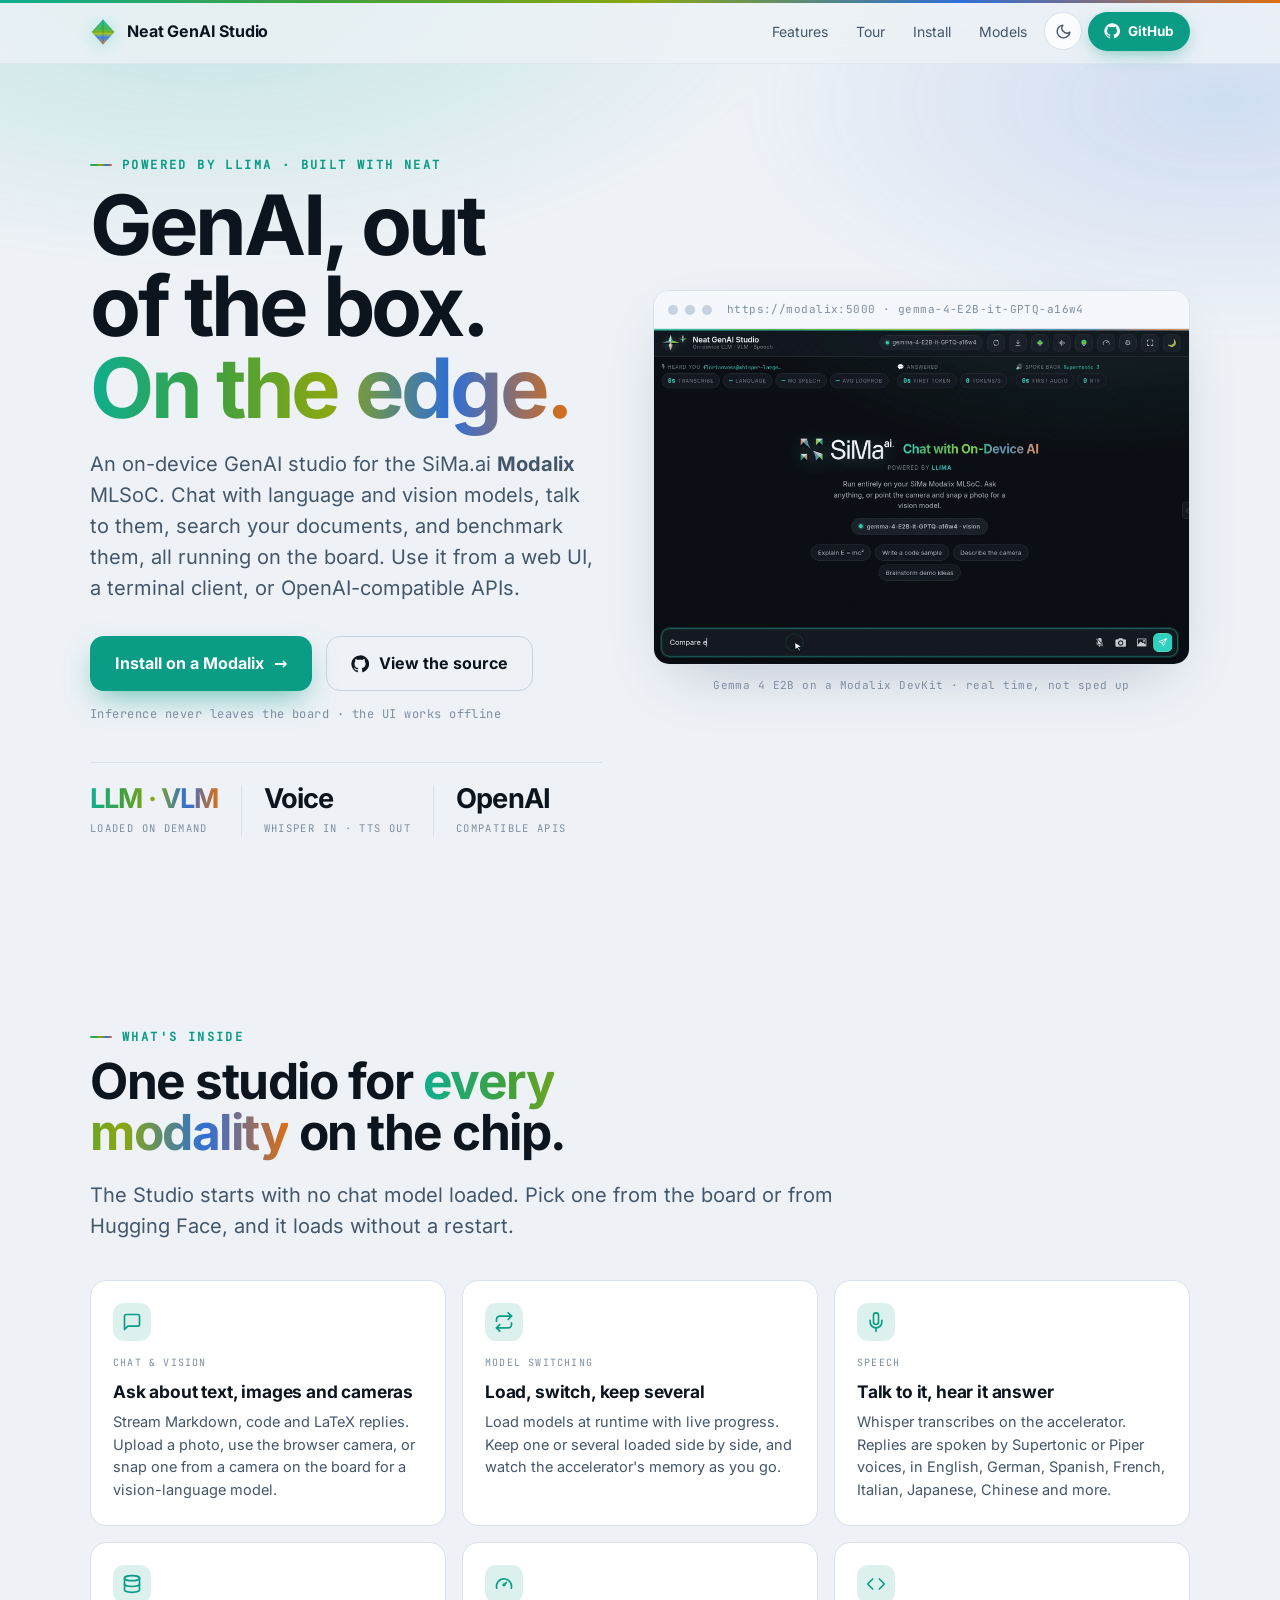
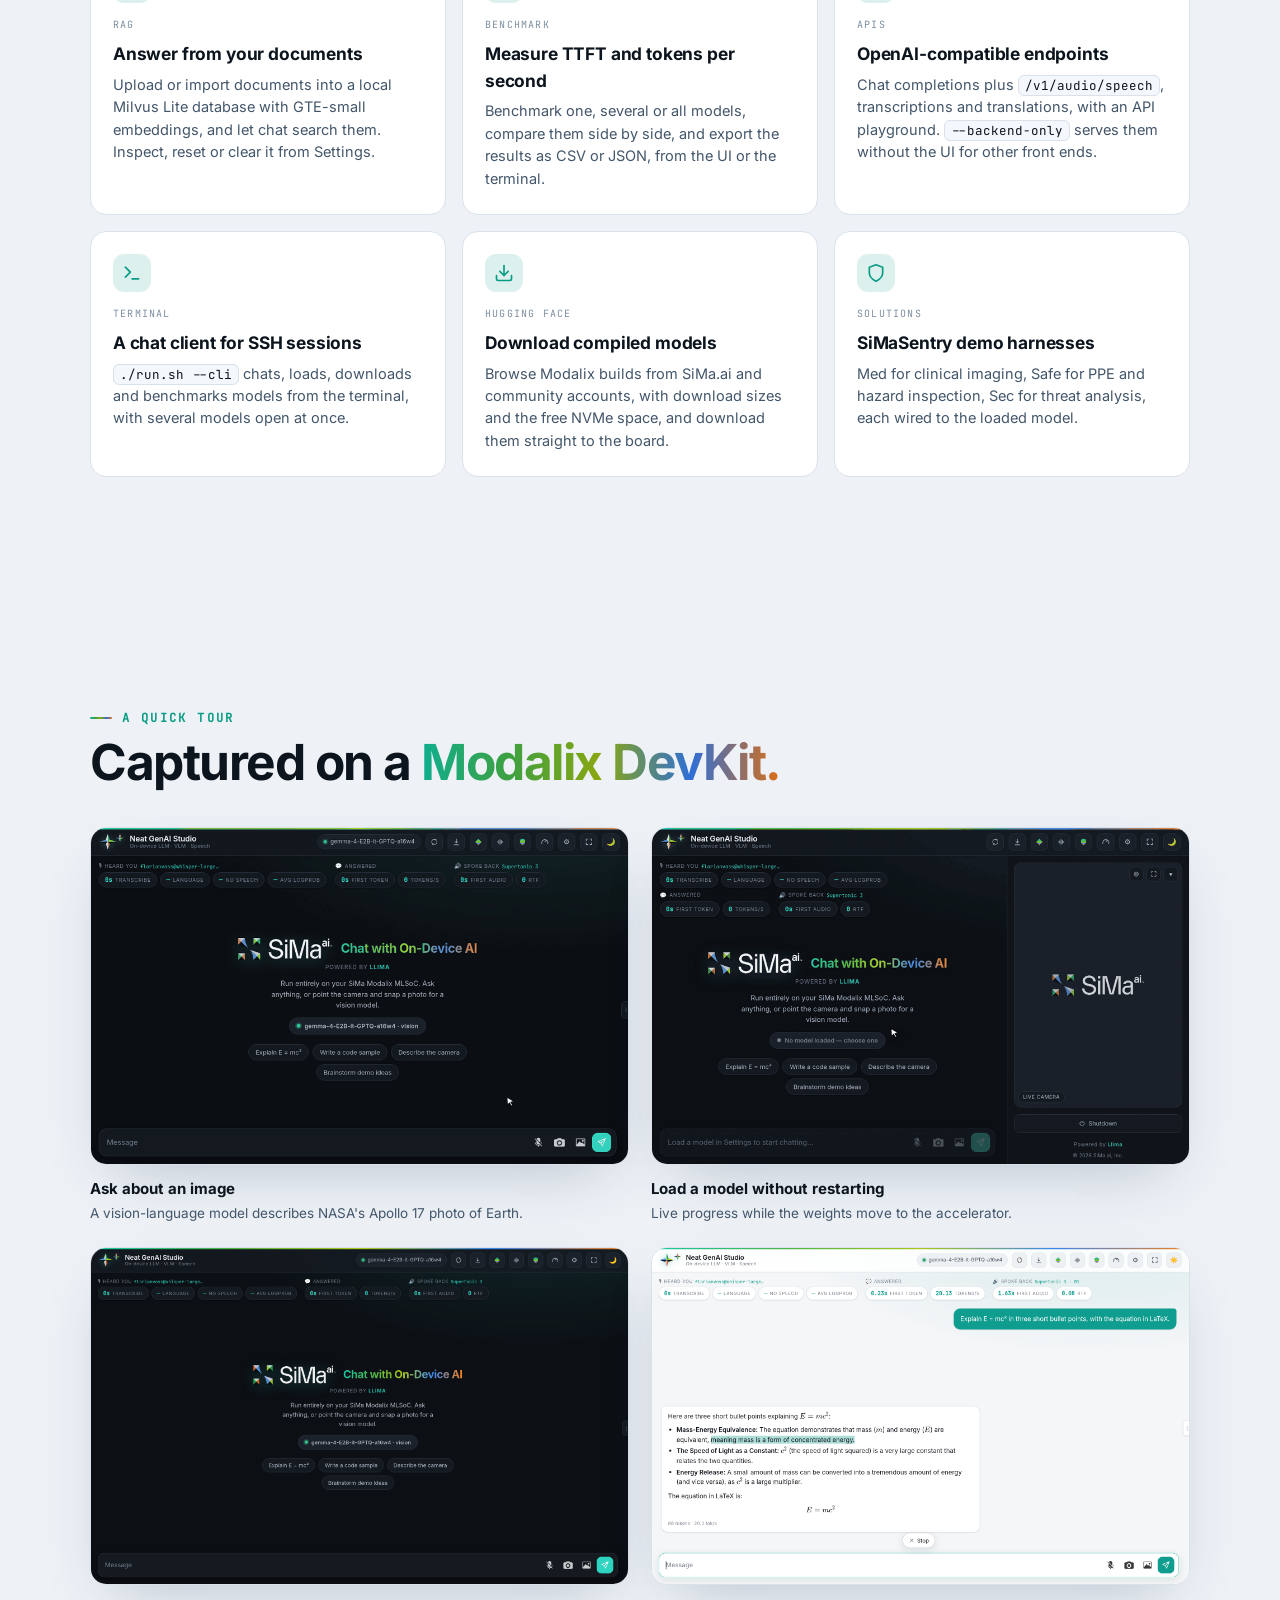
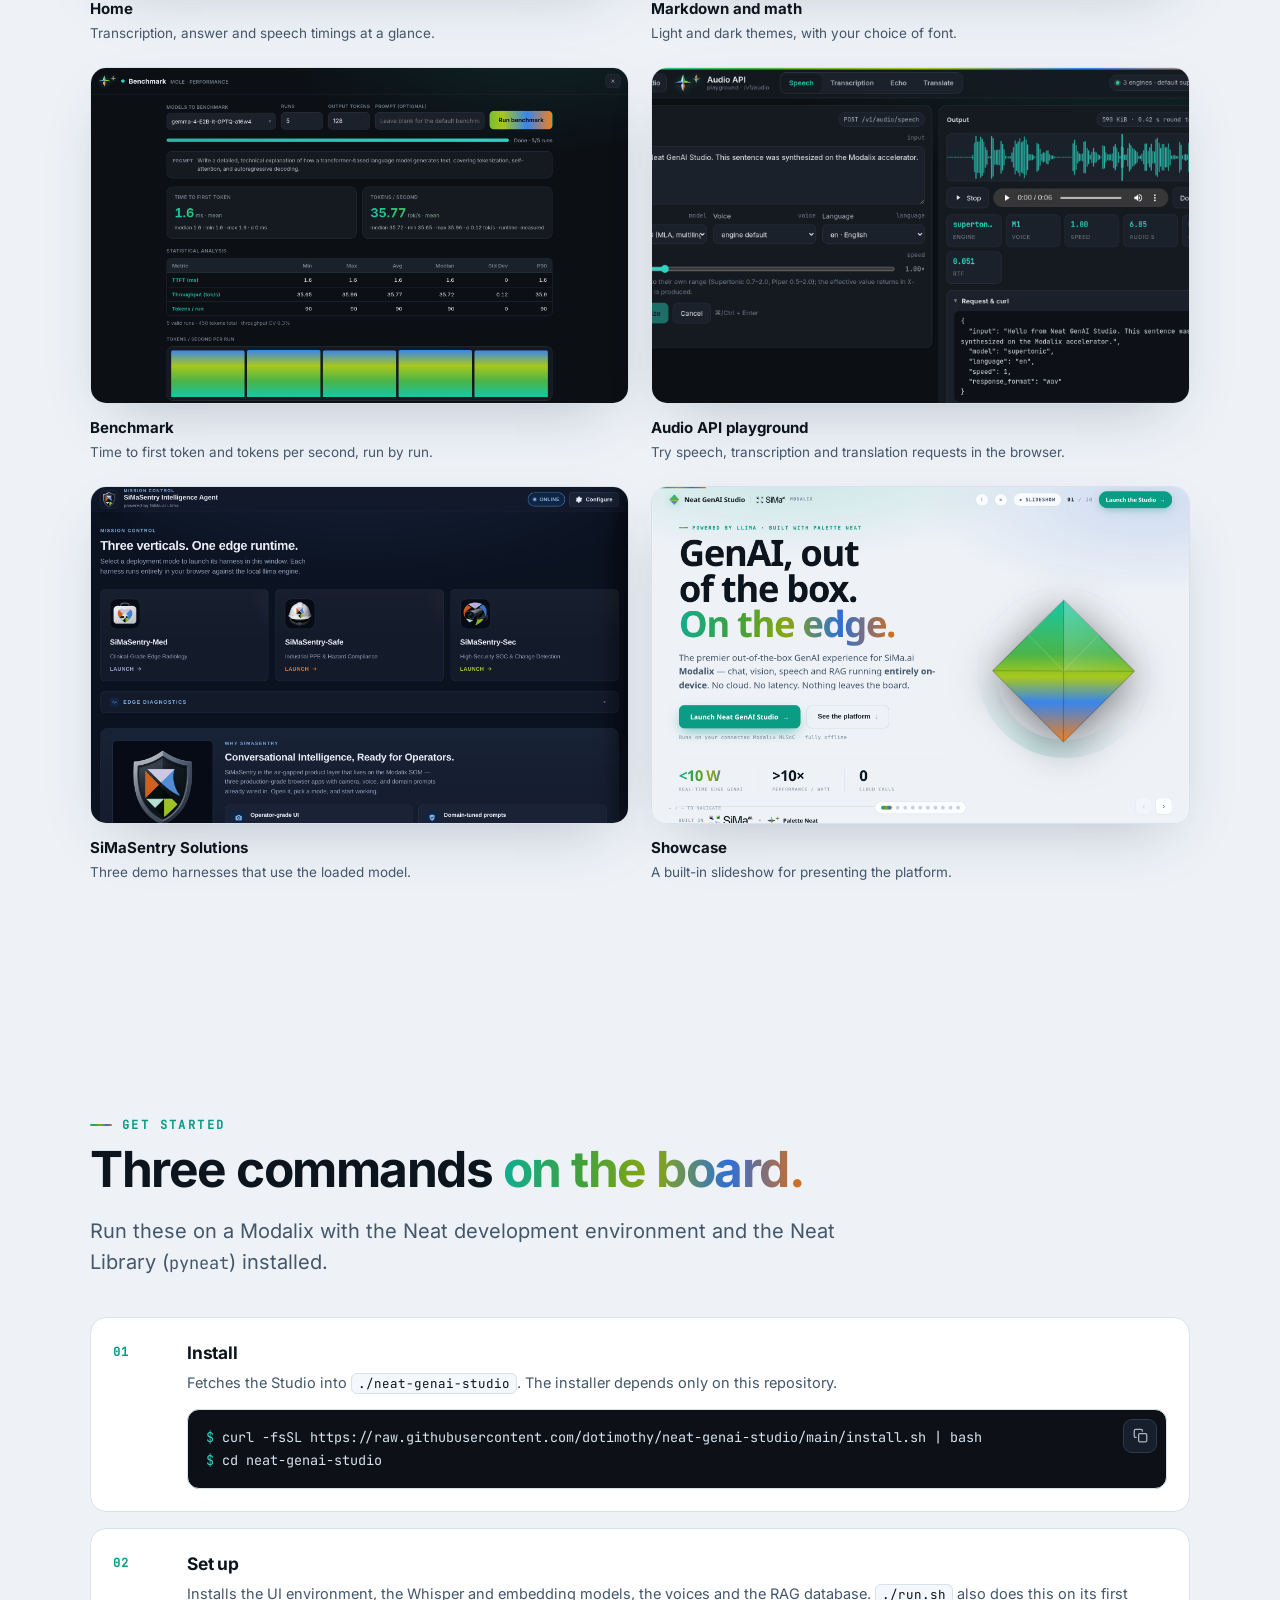
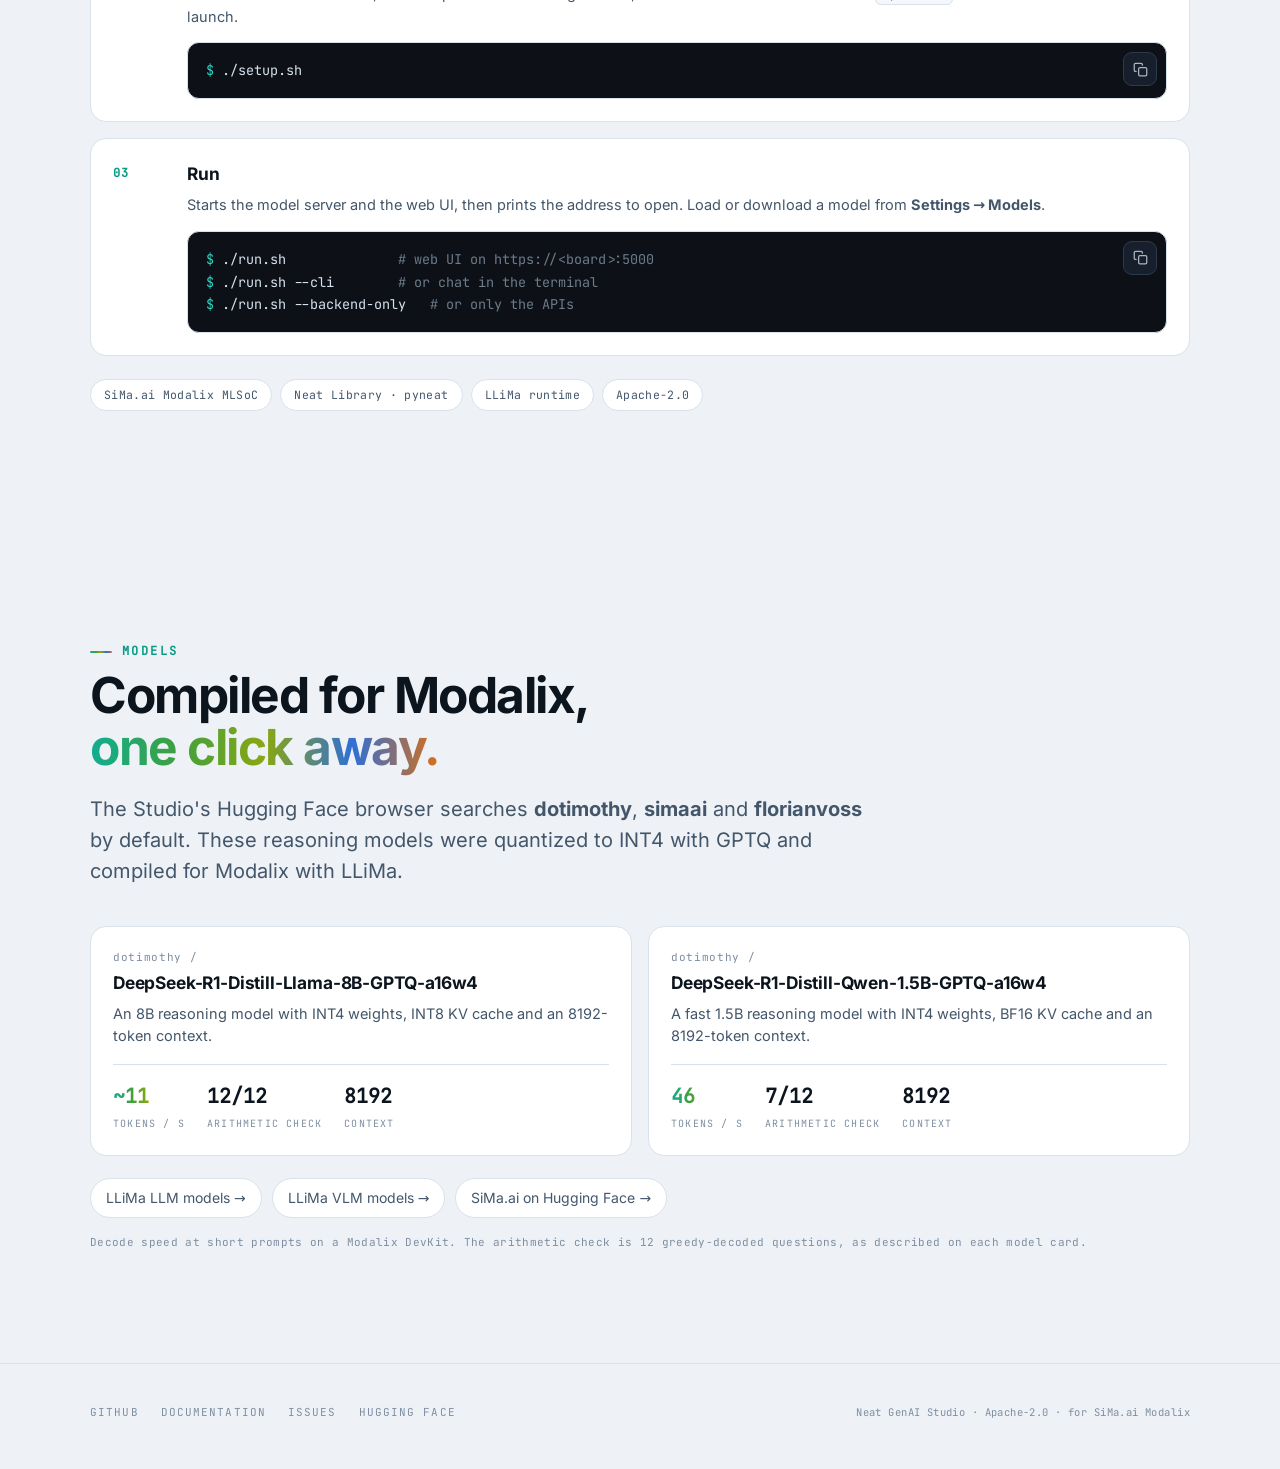
==== commit ef60f7be: "docs(genai): site preview image on the site's own domain Co-Authored-By: Claude Opus 5.5 <noreply@an" ====
--- a/docs/index.html
+++ b/docs/index.html
@@ -7,7 +7,7 @@
 <meta name="description" content="On-device GenAI studio for SiMa.ai Modalix: chat, vision, speech and RAG running on the board, with a web UI, a terminal client and OpenAI-compatible APIs.">
 <meta property="og:title" content="Neat GenAI Studio">
 <meta property="og:description" content="Chat, vision, speech and RAG running entirely on a SiMa.ai Modalix board.">
-<meta property="og:image" content="https://dotimothy.github.io/neat-genai-studio/media/home.png">
+<meta property="og:image" content="https://timothydo.me/neat-genai-studio/media/home.png">
 <meta property="og:type" content="website">
 <link rel="icon" type="image/png" href="assets/neat-logo.png">
 <style>
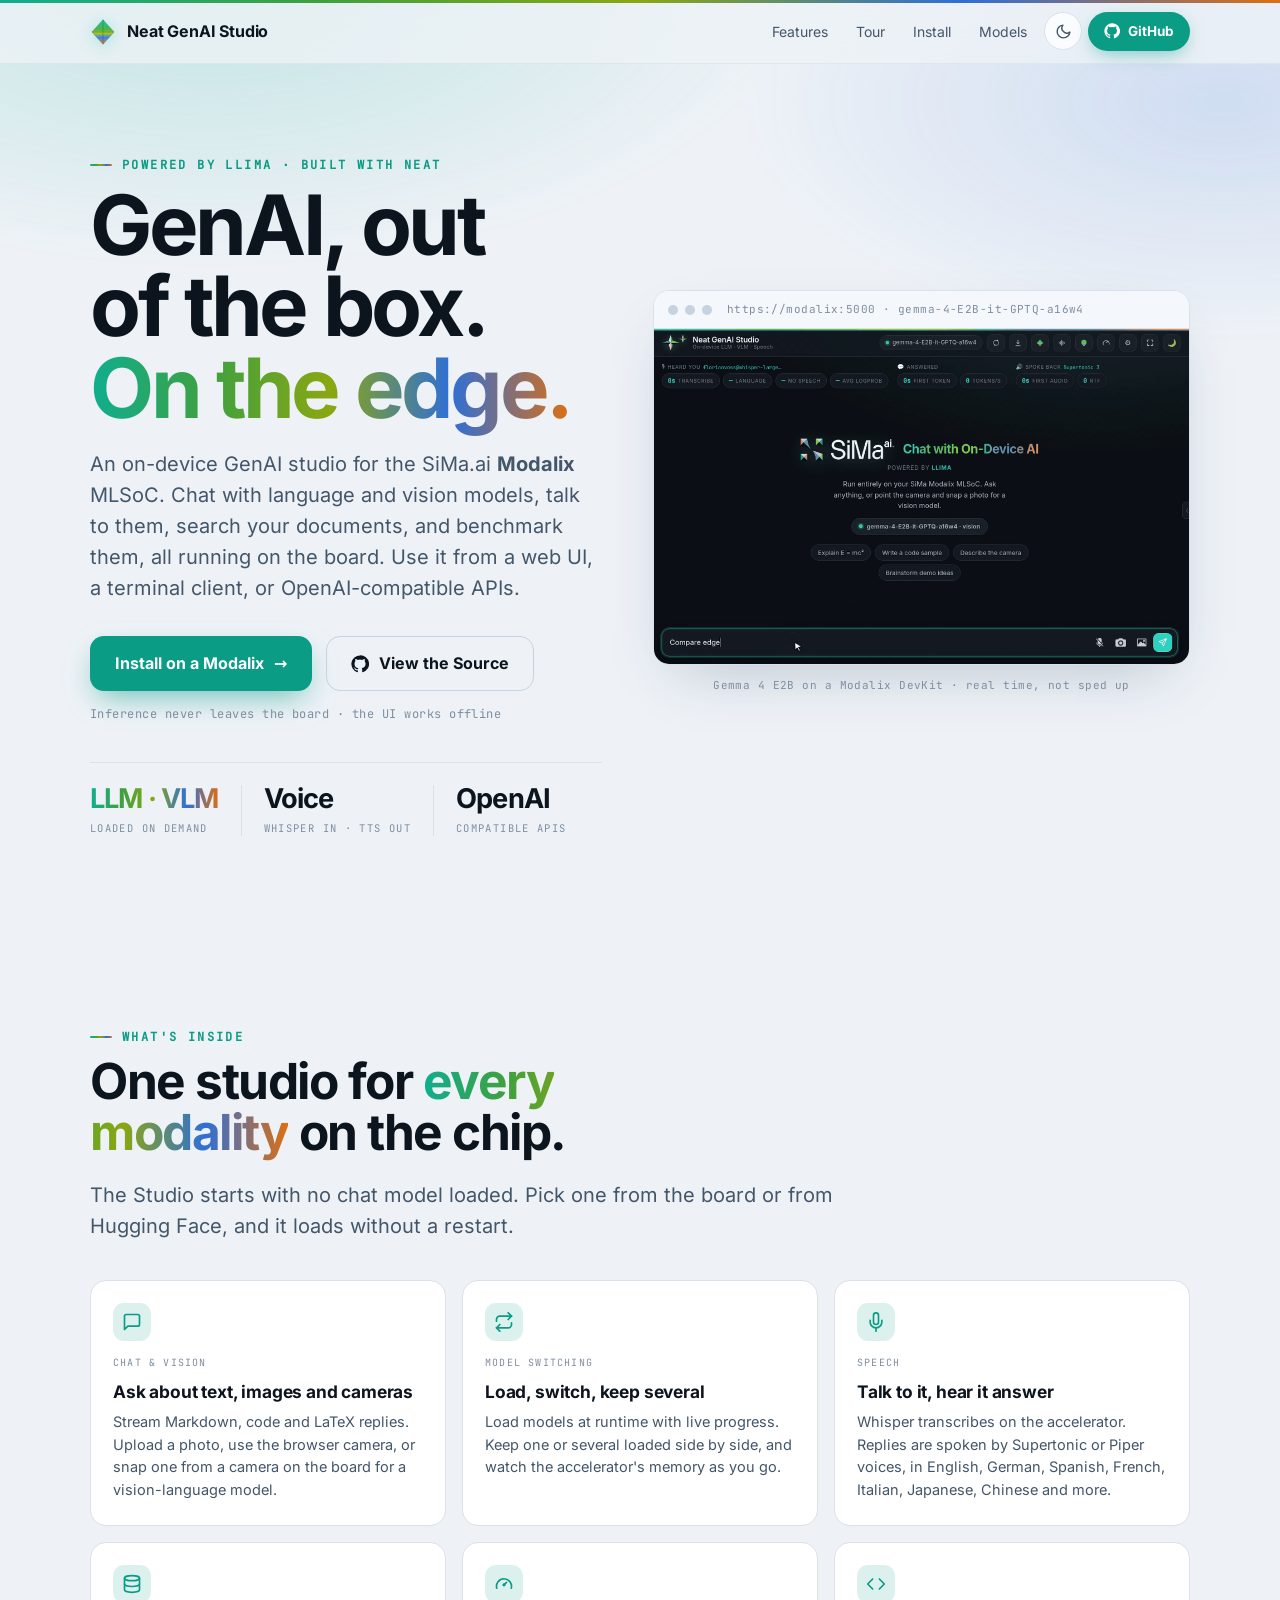
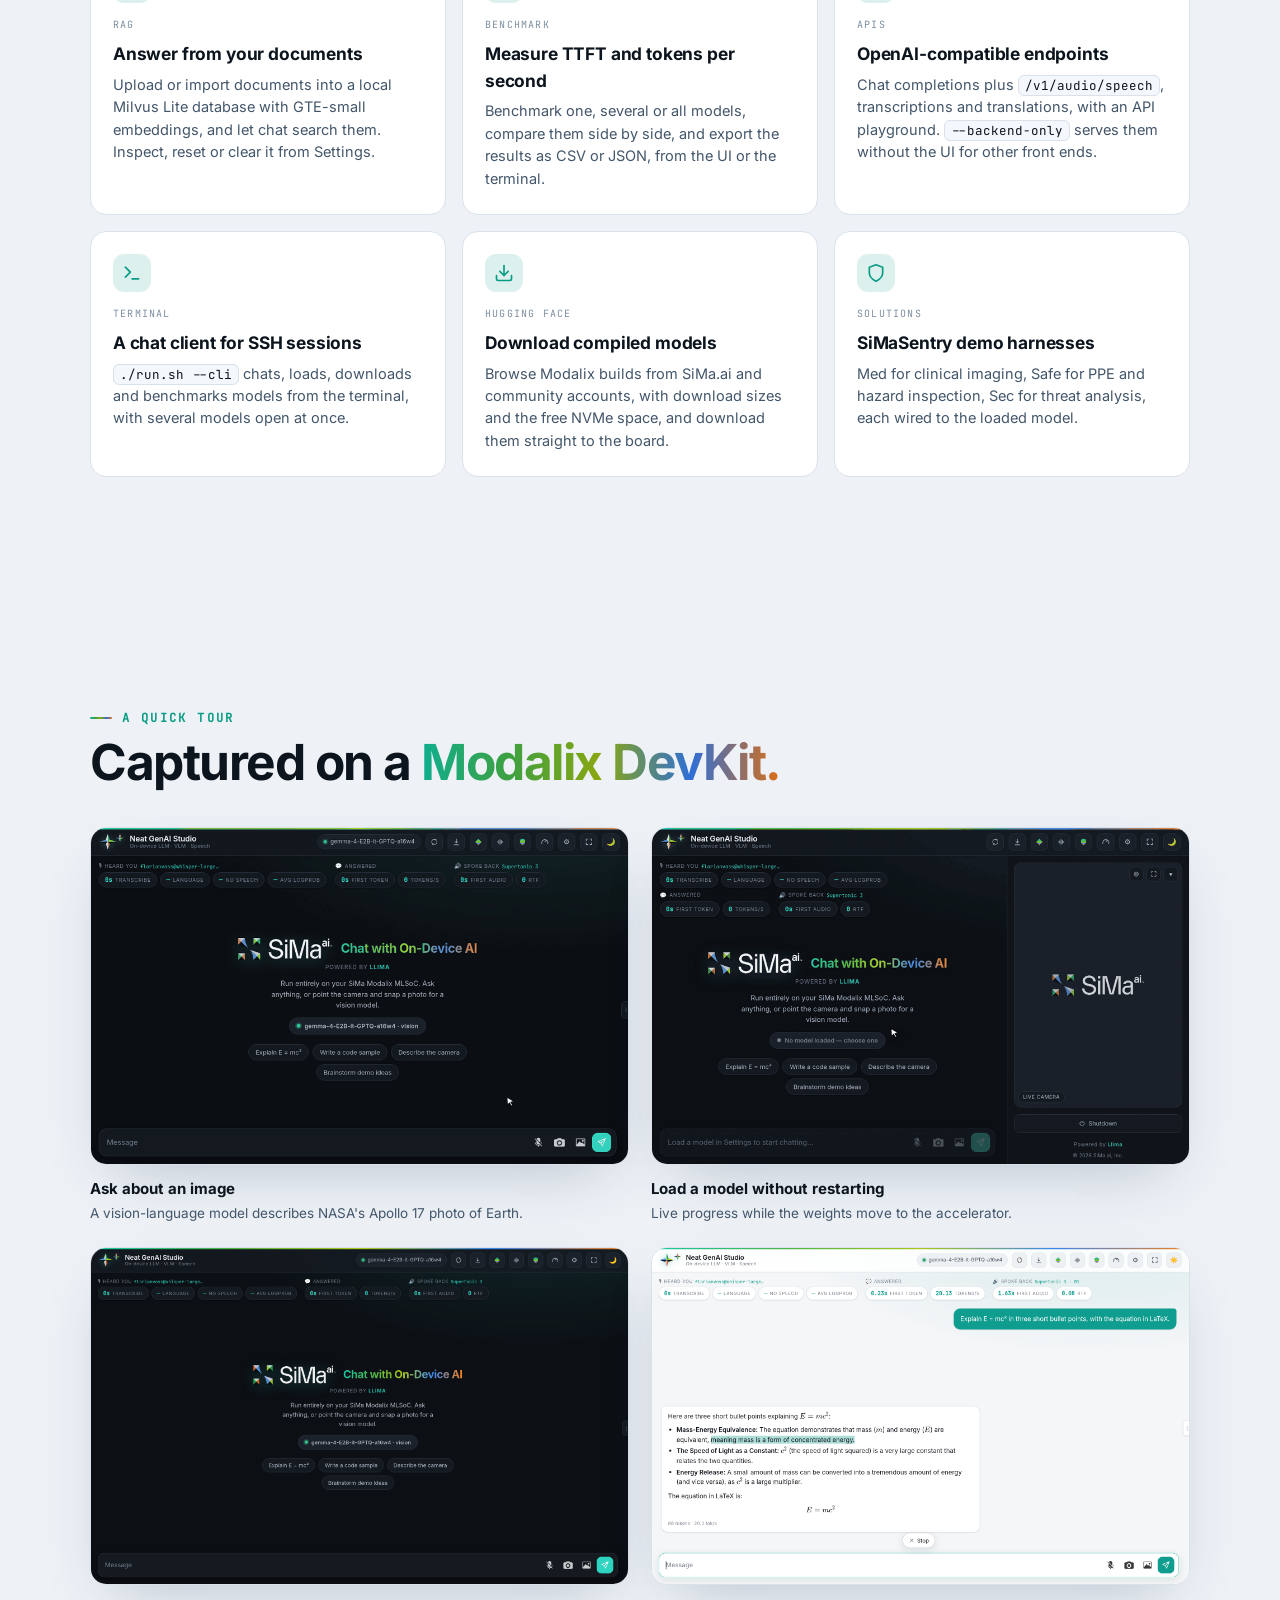
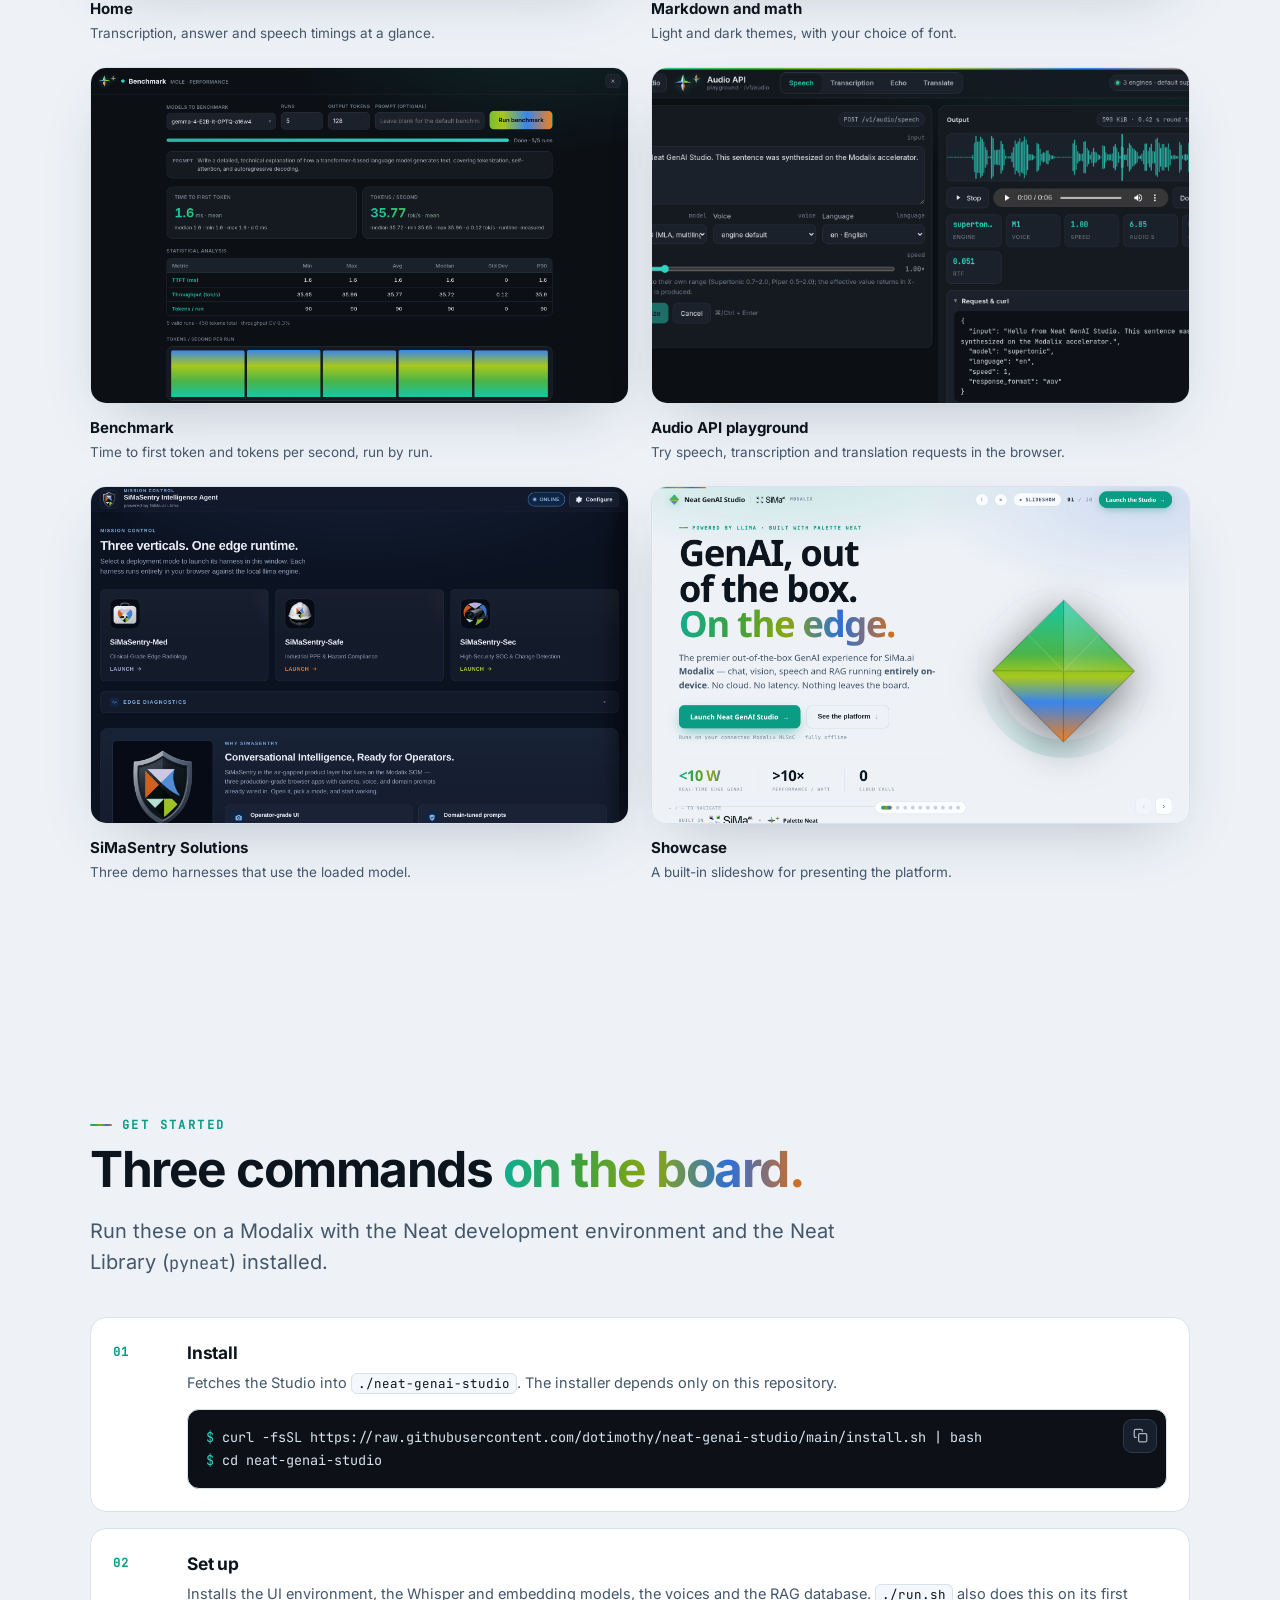
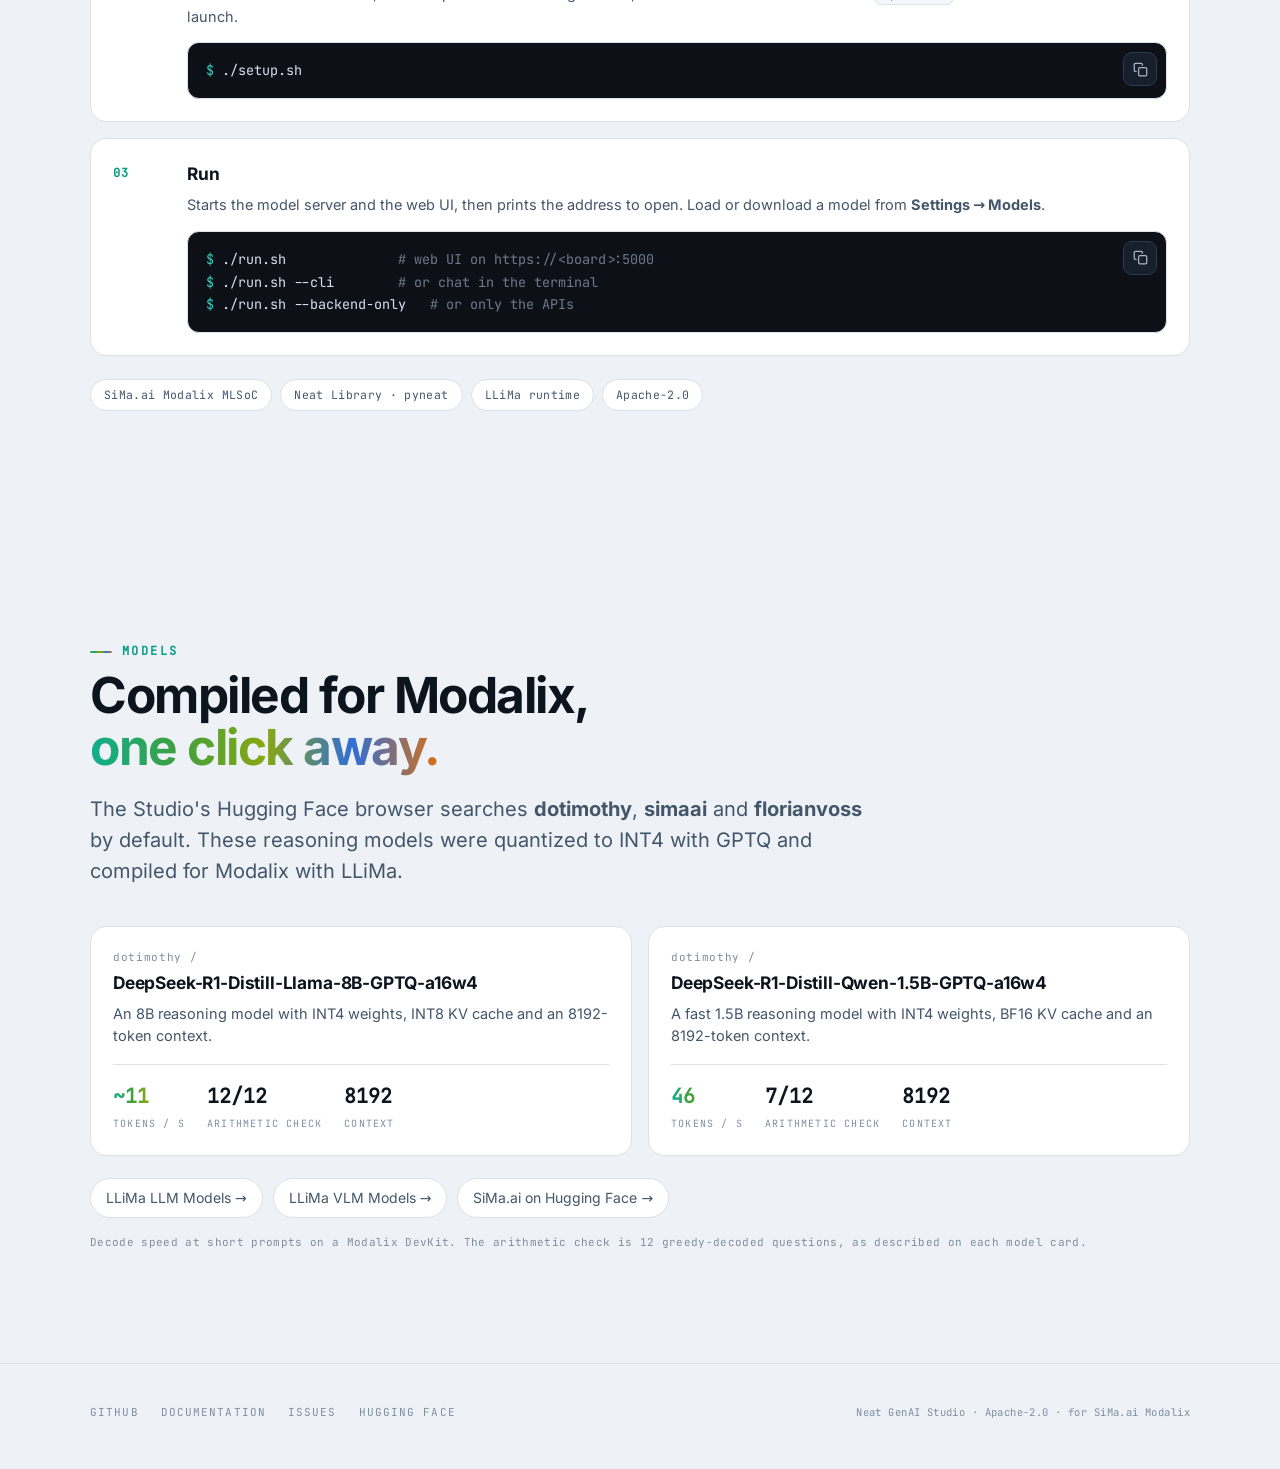
==== commit e23f4c8d: "docs(genai): title case on the site's buttons Co-Authored-By: Claude Opus 5.5 <noreply@anthropic.com" ====
--- a/docs/index.html
+++ b/docs/index.html
@@ -287,7 +287,7 @@
           <a class="btn" href="#install">Install on a Modalix <span class="arrow">→</span></a>
           <a class="btn ghost" href="https://github.com/dotimothy/neat-genai-studio">
             <svg viewBox="0 0 24 24" fill="currentColor" aria-hidden="true"><path d="M12 .5a11.5 11.5 0 0 0-3.64 22.41c.58.1.79-.25.79-.56v-2c-3.2.7-3.88-1.37-3.88-1.37-.52-1.33-1.28-1.69-1.28-1.69-1.05-.71.08-.7.08-.7 1.16.08 1.77 1.19 1.77 1.19 1.03 1.77 2.7 1.26 3.36.96.1-.75.4-1.26.73-1.55-2.55-.29-5.24-1.28-5.24-5.69 0-1.26.45-2.29 1.19-3.09-.12-.29-.52-1.46.11-3.05 0 0 .97-.31 3.17 1.18a11 11 0 0 1 5.77 0c2.2-1.49 3.17-1.18 3.17-1.18.63 1.59.23 2.76.11 3.05.74.8 1.19 1.83 1.19 3.09 0 4.42-2.7 5.39-5.26 5.68.41.36.78 1.06.78 2.14v3.17c0 .31.21.67.8.56A11.5 11.5 0 0 0 12 .5z"/></svg>
-            View the source
+            View the Source
           </a>
         </div>
         <div class="btnnote">Inference never leaves the board · the UI works offline</div>
@@ -495,8 +495,8 @@
         </a>
       </div>
       <div class="collections reveal">
-        <a href="https://huggingface.co/collections/dotimothy/llima-llm-models-6ad91bade87990eeeab2d394">LLiMa LLM models →</a>
-        <a href="https://huggingface.co/collections/dotimothy/llima-vlm-models-6ad91bae79ae3b5877e36b74">LLiMa VLM models →</a>
+        <a href="https://huggingface.co/collections/dotimothy/llima-llm-models-6ad91bade87990eeeab2d394">LLiMa LLM Models →</a>
+        <a href="https://huggingface.co/collections/dotimothy/llima-vlm-models-6ad91bae79ae3b5877e36b74">LLiMa VLM Models →</a>
         <a href="https://huggingface.co/simaai">SiMa.ai on Hugging Face →</a>
       </div>
       <div class="fineprint reveal">Decode speed at short prompts on a Modalix DevKit. The arithmetic check is 12 greedy-decoded questions, as described on each model card.</div>
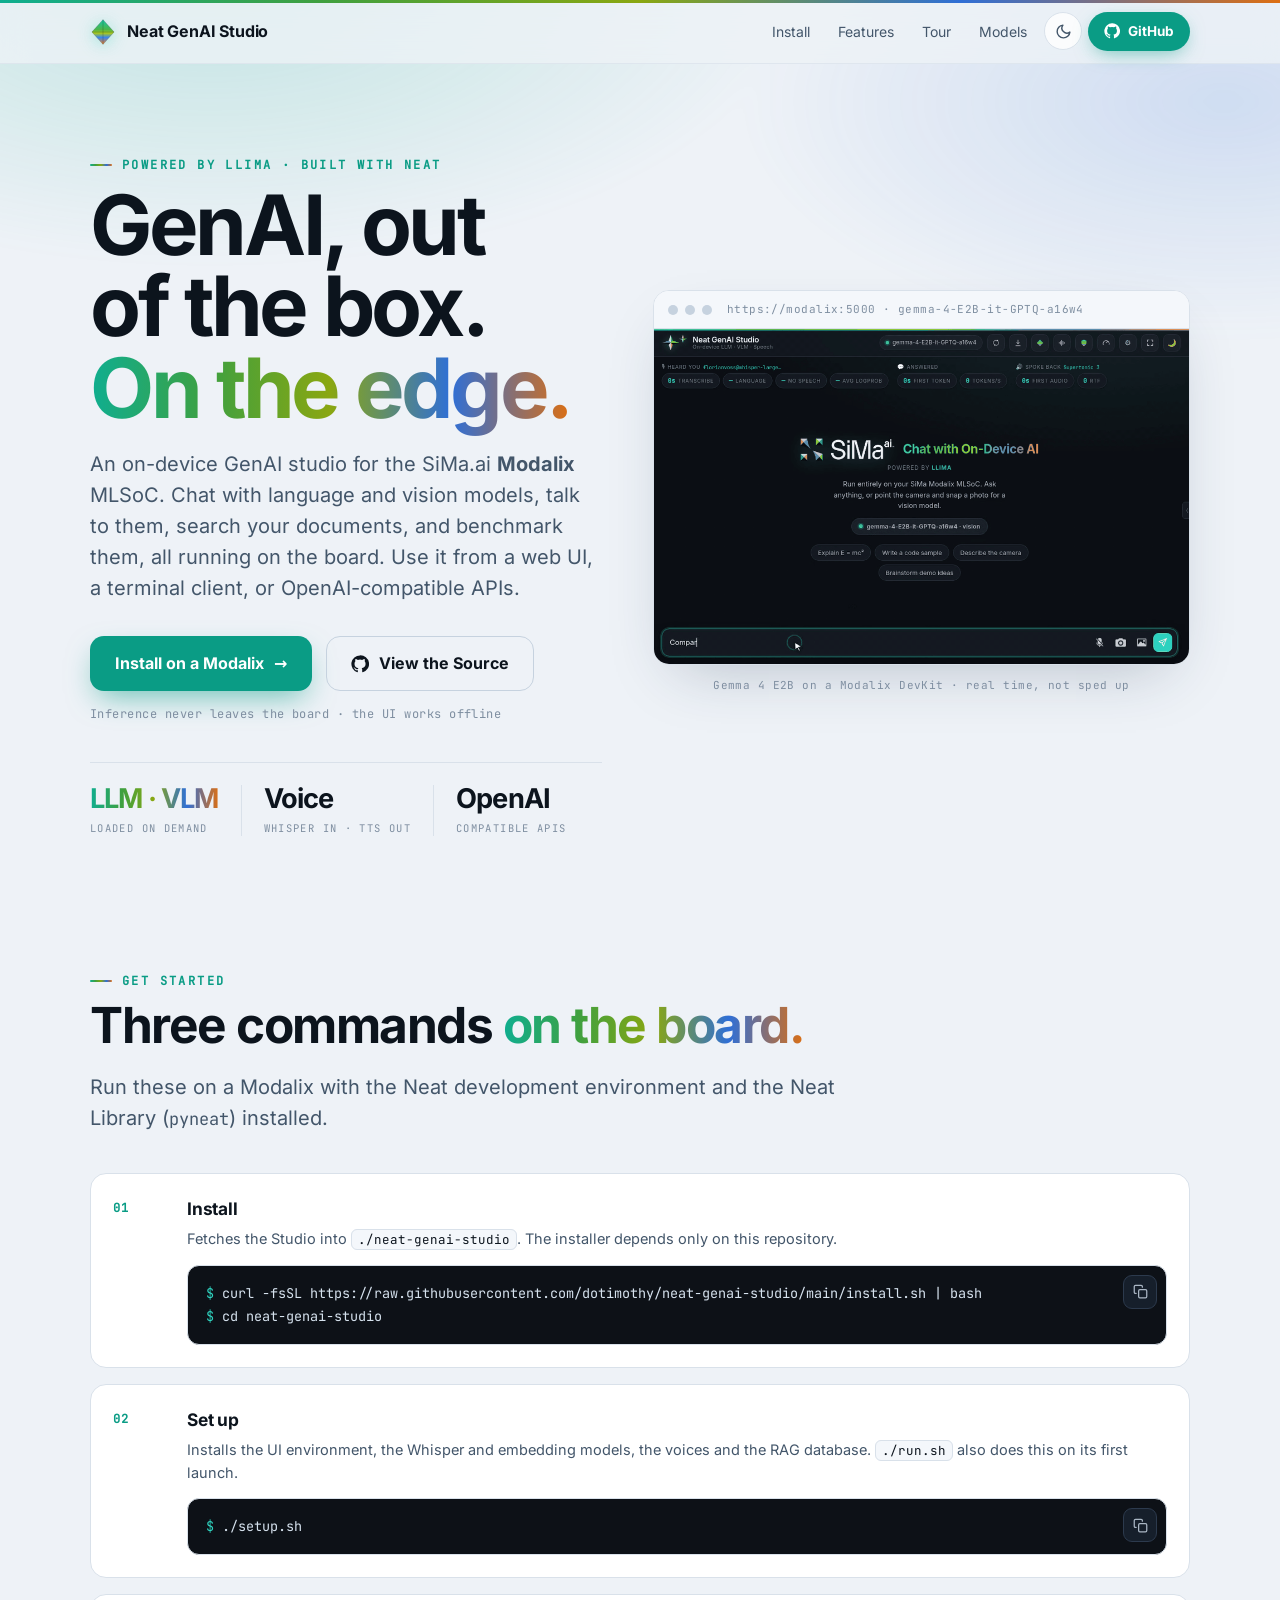
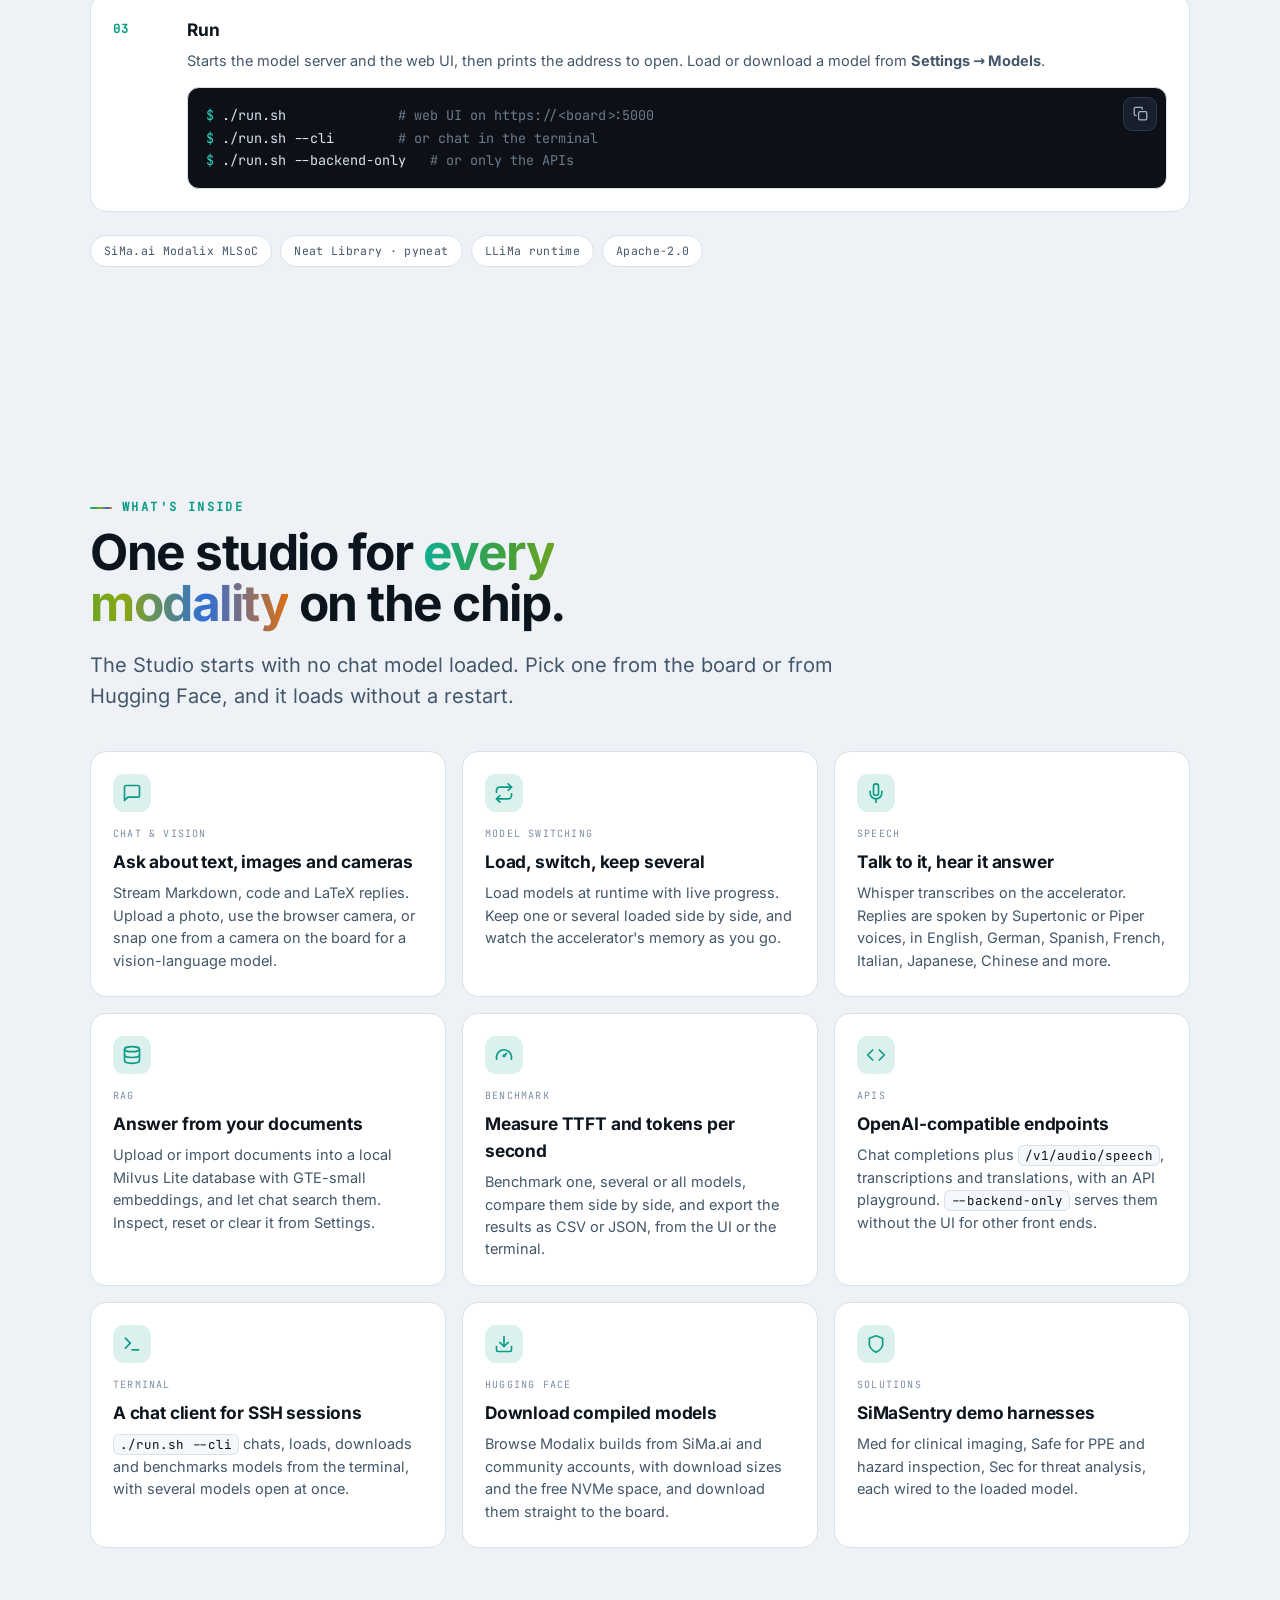
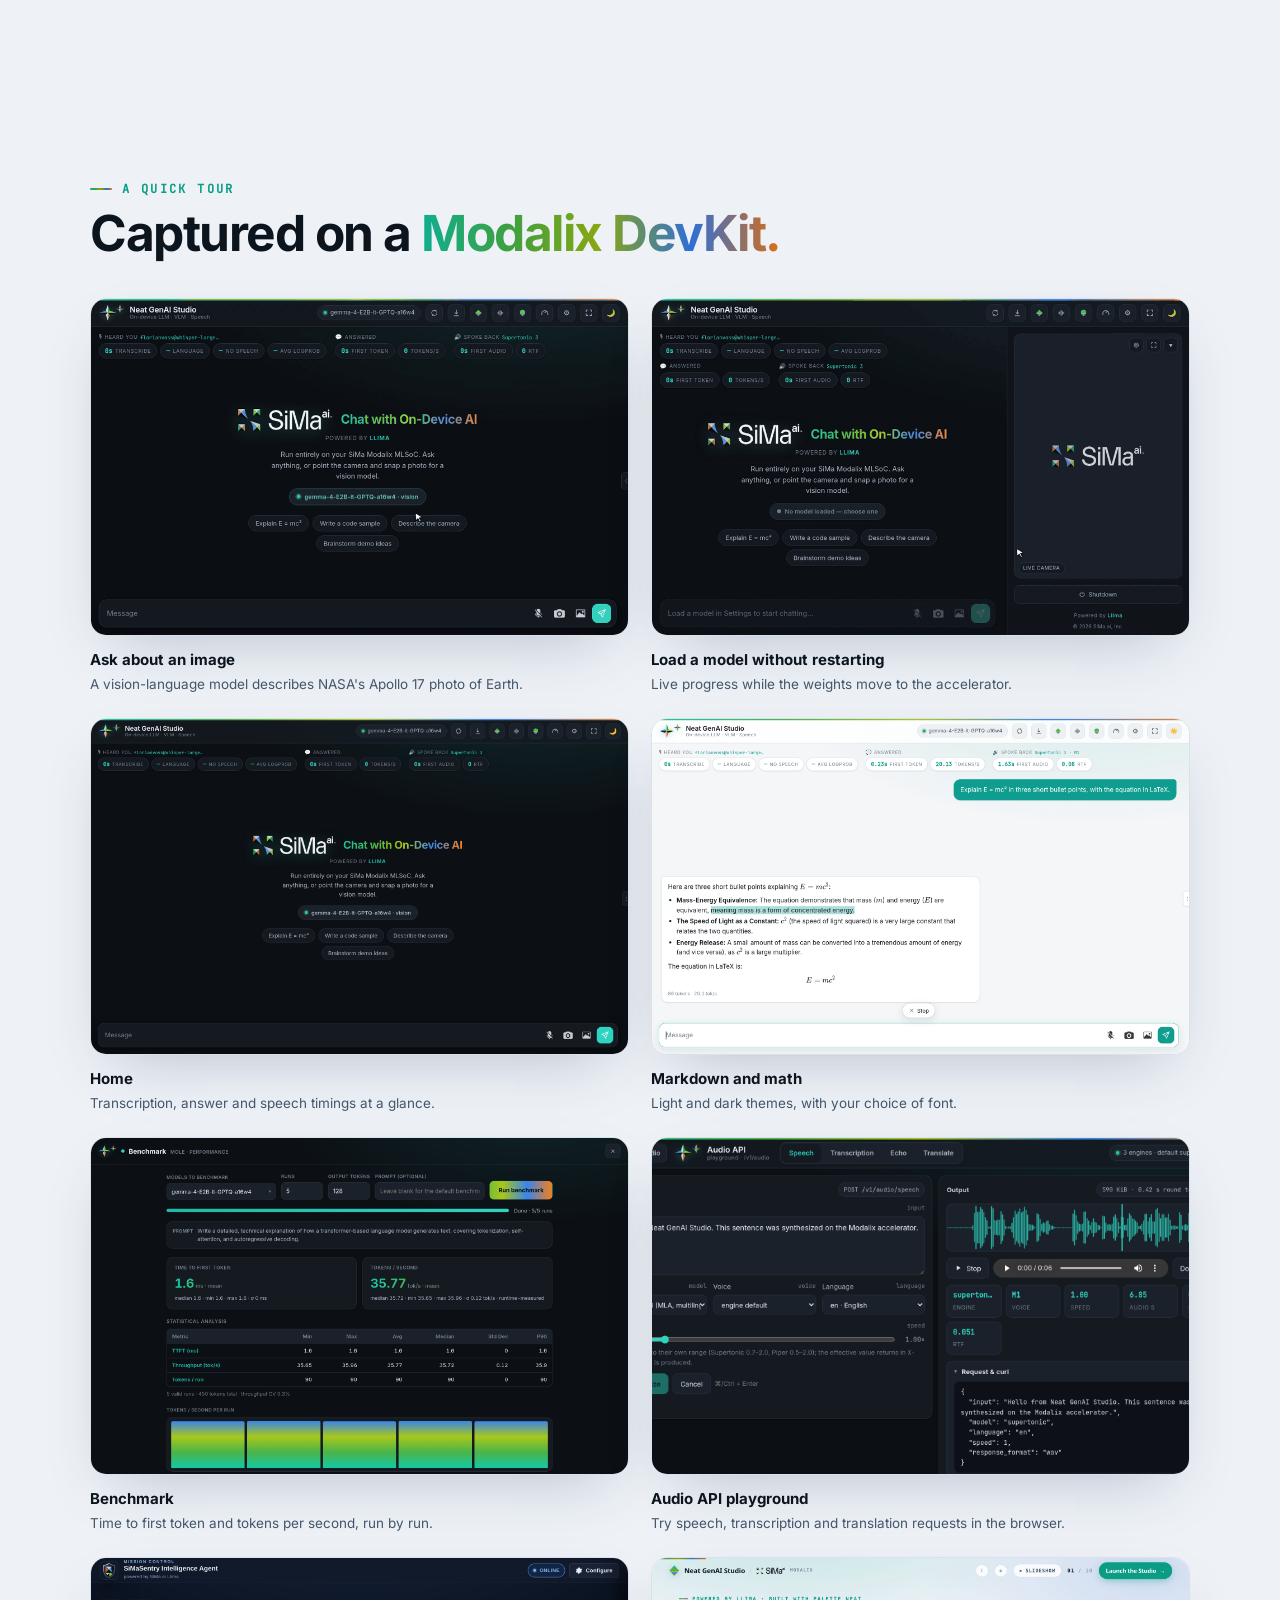
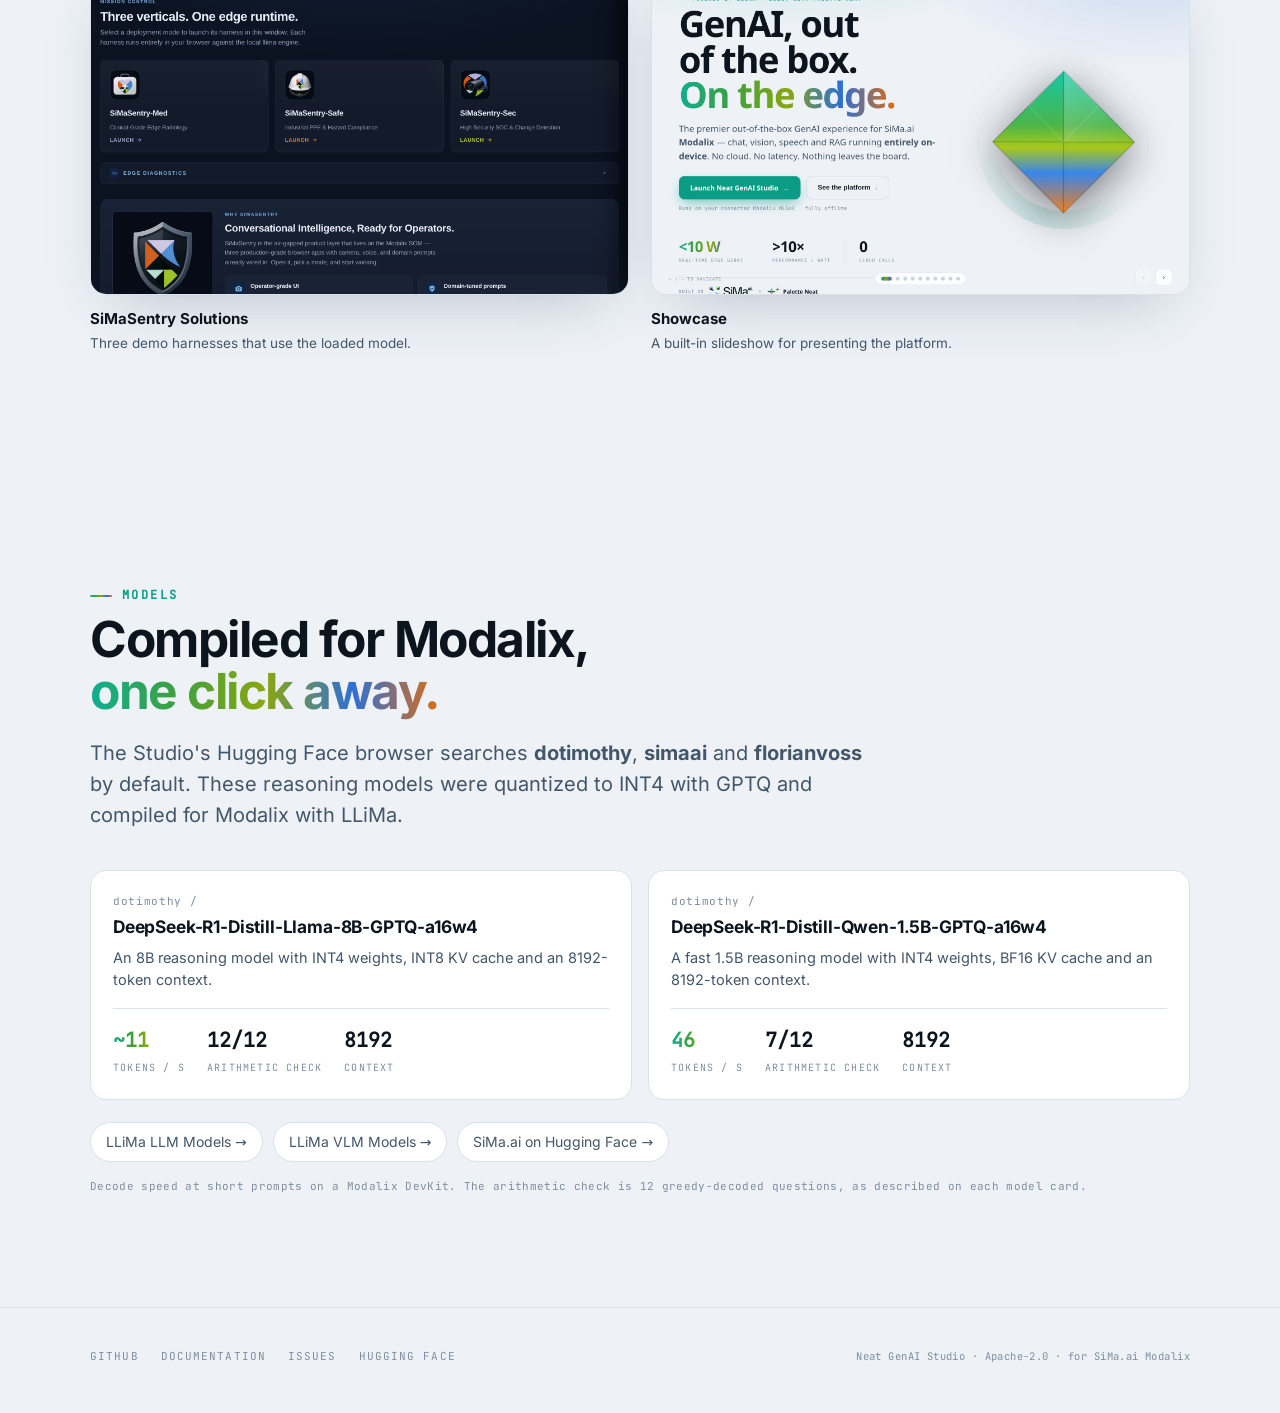
==== commit 7c79f0ab: "docs(genai): installation first on the site The install steps follow the hero, and Install leads the" ====
--- a/docs/index.html
+++ b/docs/index.html
@@ -106,6 +106,7 @@
   .grad{background:var(--spectrum);-webkit-background-clip:text;background-clip:text;color:transparent}
   section{padding:clamp(64px,9vw,112px) 0}
   .sec-head{max-width:780px}
+  #install{padding-top:clamp(28px,4.5vw,56px)}   /* follows the hero directly */
 
   /* ---------- hero ---------- */
   .hero{position:relative;overflow-x:clip;padding-top:clamp(40px,7vw,84px);padding-bottom:clamp(40px,6vw,72px)}
@@ -258,9 +259,9 @@
       Neat GenAI Studio
     </a>
     <nav class="nav" aria-label="Sections">
+      <a class="link" href="#install">Install</a>
       <a class="link" href="#features">Features</a>
       <a class="link" href="#tour">Tour</a>
-      <a class="link" href="#install">Install</a>
       <a class="link" href="#models">Models</a>
       <button class="iconbtn" id="themeBtn" type="button" aria-label="Toggle light and dark theme">
         <svg viewBox="0 0 24 24" fill="none" stroke="currentColor" stroke-width="2" stroke-linecap="round" stroke-linejoin="round"><path d="M21 12.8A9 9 0 1 1 11.2 3a7 7 0 0 0 9.8 9.8z"/></svg>
@@ -307,117 +308,6 @@
     </div>
   </section>
 
-  <!-- Features -->
-  <section id="features">
-    <div class="wrap">
-      <div class="sec-head reveal">
-        <span class="eyebrow">What's inside</span>
-        <h2>One studio for <span class="grad">every modality</span> on the chip.</h2>
-        <p class="lede">The Studio starts with no chat model loaded. Pick one from the board or from Hugging Face, and it loads without a restart.</p>
-      </div>
-      <div class="cards">
-        <div class="card reveal">
-          <div class="ic"><svg viewBox="0 0 24 24" fill="none" stroke="currentColor" stroke-width="2" stroke-linecap="round" stroke-linejoin="round"><path d="M21 15a2 2 0 0 1-2 2H7l-4 4V5a2 2 0 0 1 2-2h14a2 2 0 0 1 2 2z"/></svg></div>
-          <div class="tag">Chat &amp; vision</div>
-          <h3>Ask about text, images and cameras</h3>
-          <p>Stream Markdown, code and LaTeX replies. Upload a photo, use the browser camera, or snap one from a camera on the board for a vision-language model.</p>
-        </div>
-        <div class="card reveal">
-          <div class="ic"><svg viewBox="0 0 24 24" fill="none" stroke="currentColor" stroke-width="2" stroke-linecap="round" stroke-linejoin="round"><path d="M17 1l4 4-4 4"/><path d="M3 11V9a4 4 0 0 1 4-4h14"/><path d="M7 23l-4-4 4-4"/><path d="M21 13v2a4 4 0 0 1-4 4H3"/></svg></div>
-          <div class="tag">Model switching</div>
-          <h3>Load, switch, keep several</h3>
-          <p>Load models at runtime with live progress. Keep one or several loaded side by side, and watch the accelerator's memory as you go.</p>
-        </div>
-        <div class="card reveal">
-          <div class="ic"><svg viewBox="0 0 24 24" fill="none" stroke="currentColor" stroke-width="2" stroke-linecap="round" stroke-linejoin="round"><path d="M12 1a3 3 0 0 0-3 3v8a3 3 0 0 0 6 0V4a3 3 0 0 0-3-3z"/><path d="M19 10v2a7 7 0 0 1-14 0v-2"/><line x1="12" y1="19" x2="12" y2="23"/></svg></div>
-          <div class="tag">Speech</div>
-          <h3>Talk to it, hear it answer</h3>
-          <p>Whisper transcribes on the accelerator. Replies are spoken by Supertonic or Piper voices, in English, German, Spanish, French, Italian, Japanese, Chinese and more.</p>
-        </div>
-        <div class="card reveal">
-          <div class="ic"><svg viewBox="0 0 24 24" fill="none" stroke="currentColor" stroke-width="2" stroke-linecap="round" stroke-linejoin="round"><ellipse cx="12" cy="5" rx="9" ry="3"/><path d="M21 12c0 1.66-4 3-9 3s-9-1.34-9-3"/><path d="M3 5v14c0 1.66 4 3 9 3s9-1.34 9-3V5"/></svg></div>
-          <div class="tag">RAG</div>
-          <h3>Answer from your documents</h3>
-          <p>Upload or import documents into a local Milvus Lite database with GTE-small embeddings, and let chat search them. Inspect, reset or clear it from Settings.</p>
-        </div>
-        <div class="card reveal">
-          <div class="ic"><svg viewBox="0 0 24 24" fill="none" stroke="currentColor" stroke-width="2" stroke-linecap="round" stroke-linejoin="round"><path d="M12 13l3-3"/><path d="M3.3 17a9 9 0 1 1 17.4 0"/><circle cx="12" cy="13" r="1"/></svg></div>
-          <div class="tag">Benchmark</div>
-          <h3>Measure TTFT and tokens per second</h3>
-          <p>Benchmark one, several or all models, compare them side by side, and export the results as CSV or JSON, from the UI or the terminal.</p>
-        </div>
-        <div class="card reveal">
-          <div class="ic"><svg viewBox="0 0 24 24" fill="none" stroke="currentColor" stroke-width="2" stroke-linecap="round" stroke-linejoin="round"><polyline points="16 18 22 12 16 6"/><polyline points="8 6 2 12 8 18"/></svg></div>
-          <div class="tag">APIs</div>
-          <h3>OpenAI-compatible endpoints</h3>
-          <p>Chat completions plus <code>/v1/audio/speech</code>, transcriptions and translations, with an API playground. <code>--backend-only</code> serves them without the UI for other front ends.</p>
-        </div>
-        <div class="card reveal">
-          <div class="ic"><svg viewBox="0 0 24 24" fill="none" stroke="currentColor" stroke-width="2" stroke-linecap="round" stroke-linejoin="round"><polyline points="4 17 10 11 4 5"/><line x1="12" y1="19" x2="20" y2="19"/></svg></div>
-          <div class="tag">Terminal</div>
-          <h3>A chat client for SSH sessions</h3>
-          <p><code>./run.sh --cli</code> chats, loads, downloads and benchmarks models from the terminal, with several models open at once.</p>
-        </div>
-        <div class="card reveal">
-          <div class="ic"><svg viewBox="0 0 24 24" fill="none" stroke="currentColor" stroke-width="2" stroke-linecap="round" stroke-linejoin="round"><path d="M21 15v4a2 2 0 0 1-2 2H5a2 2 0 0 1-2-2v-4"/><polyline points="7 10 12 15 17 10"/><line x1="12" y1="15" x2="12" y2="3"/></svg></div>
-          <div class="tag">Hugging Face</div>
-          <h3>Download compiled models</h3>
-          <p>Browse Modalix builds from SiMa.ai and community accounts, with download sizes and the free NVMe space, and download them straight to the board.</p>
-        </div>
-        <div class="card reveal">
-          <div class="ic"><svg viewBox="0 0 24 24" fill="none" stroke="currentColor" stroke-width="2" stroke-linecap="round" stroke-linejoin="round"><path d="M12 22s8-4 8-10V5l-8-3-8 3v7c0 6 8 10 8 10z"/></svg></div>
-          <div class="tag">Solutions</div>
-          <h3>SiMaSentry demo harnesses</h3>
-          <p>Med for clinical imaging, Safe for PPE and hazard inspection, Sec for threat analysis, each wired to the loaded model.</p>
-        </div>
-      </div>
-    </div>
-  </section>
-
-  <!-- Tour -->
-  <section id="tour">
-    <div class="wrap">
-      <div class="sec-head reveal">
-        <span class="eyebrow">A quick tour</span>
-        <h2>Captured on a <span class="grad">Modalix DevKit.</span></h2>
-      </div>
-      <div class="gallery">
-        <a class="shot reveal" href="media/vision.gif"><figure style="margin:0">
-          <div class="window"><img src="media/vision.gif" loading="lazy" alt="Uploading a photo of Earth and asking the vision-language model what it shows"></div>
-          <figcaption><b>Ask about an image</b><span>A vision-language model describes NASA's Apollo 17 photo of Earth.</span></figcaption>
-        </figure></a>
-        <a class="shot reveal" href="media/load-model.gif"><figure style="margin:0">
-          <div class="window"><img src="media/load-model.gif" loading="lazy" alt="Loading a model from Settings, Models with a live progress bar"></div>
-          <figcaption><b>Load a model without restarting</b><span>Live progress while the weights move to the accelerator.</span></figcaption>
-        </figure></a>
-        <a class="shot reveal" href="media/home.png"><figure style="margin:0">
-          <div class="window"><img src="media/home.png" loading="lazy" alt="Studio home screen in the dark theme with a vision model loaded"></div>
-          <figcaption><b>Home</b><span>Transcription, answer and speech timings at a glance.</span></figcaption>
-        </figure></a>
-        <a class="shot reveal" href="media/chat-light.png"><figure style="margin:0">
-          <div class="window"><img src="media/chat-light.png" loading="lazy" alt="A reply with bullet points and rendered LaTeX in the light theme"></div>
-          <figcaption><b>Markdown and math</b><span>Light and dark themes, with your choice of font.</span></figcaption>
-        </figure></a>
-        <a class="shot reveal" href="media/benchmark.png"><figure style="margin:0">
-          <div class="window"><img src="media/benchmark.png" loading="lazy" alt="Benchmark results with time to first token and tokens per second across five runs"></div>
-          <figcaption><b>Benchmark</b><span>Time to first token and tokens per second, run by run.</span></figcaption>
-        </figure></a>
-        <a class="shot reveal" href="media/playground.png"><figure style="margin:0">
-          <div class="window"><img src="media/playground.png" loading="lazy" alt="Audio API playground after synthesizing a sentence, showing the waveform and timings"></div>
-          <figcaption><b>Audio API playground</b><span>Try speech, transcription and translation requests in the browser.</span></figcaption>
-        </figure></a>
-        <a class="shot reveal" href="media/solutions.png"><figure style="margin:0">
-          <div class="window"><img src="media/solutions.png" loading="lazy" alt="SiMaSentry Mission Control with the Med, Safe and Sec harness cards"></div>
-          <figcaption><b>SiMaSentry Solutions</b><span>Three demo harnesses that use the loaded model.</span></figcaption>
-        </figure></a>
-        <a class="shot reveal" href="media/showcase.png"><figure style="margin:0">
-          <div class="window"><img src="media/showcase.png" loading="lazy" alt="First slide of the showcase slideshow served at /showcase"></div>
-          <figcaption><b>Showcase</b><span>A built-in slideshow for presenting the platform.</span></figcaption>
-        </figure></a>
-      </div>
-    </div>
-  </section>
-
   <!-- Install -->
   <section id="install">
     <div class="wrap">
@@ -460,6 +350,117 @@
         <span class="chip">Neat Library · pyneat</span>
         <span class="chip">LLiMa runtime</span>
         <span class="chip">Apache-2.0</span>
+      </div>
+    </div>
+  </section>
+
+  <!-- Features -->
+  <section id="features">
+    <div class="wrap">
+      <div class="sec-head reveal">
+        <span class="eyebrow">What's inside</span>
+        <h2>One studio for <span class="grad">every modality</span> on the chip.</h2>
+        <p class="lede">The Studio starts with no chat model loaded. Pick one from the board or from Hugging Face, and it loads without a restart.</p>
+      </div>
+      <div class="cards">
+        <div class="card reveal">
+          <div class="ic"><svg viewBox="0 0 24 24" fill="none" stroke="currentColor" stroke-width="2" stroke-linecap="round" stroke-linejoin="round"><path d="M21 15a2 2 0 0 1-2 2H7l-4 4V5a2 2 0 0 1 2-2h14a2 2 0 0 1 2 2z"/></svg></div>
+          <div class="tag">Chat &amp; vision</div>
+          <h3>Ask about text, images and cameras</h3>
+          <p>Stream Markdown, code and LaTeX replies. Upload a photo, use the browser camera, or snap one from a camera on the board for a vision-language model.</p>
+        </div>
+        <div class="card reveal">
+          <div class="ic"><svg viewBox="0 0 24 24" fill="none" stroke="currentColor" stroke-width="2" stroke-linecap="round" stroke-linejoin="round"><path d="M17 1l4 4-4 4"/><path d="M3 11V9a4 4 0 0 1 4-4h14"/><path d="M7 23l-4-4 4-4"/><path d="M21 13v2a4 4 0 0 1-4 4H3"/></svg></div>
+          <div class="tag">Model switching</div>
+          <h3>Load, switch, keep several</h3>
+          <p>Load models at runtime with live progress. Keep one or several loaded side by side, and watch the accelerator's memory as you go.</p>
+        </div>
+        <div class="card reveal">
+          <div class="ic"><svg viewBox="0 0 24 24" fill="none" stroke="currentColor" stroke-width="2" stroke-linecap="round" stroke-linejoin="round"><path d="M12 1a3 3 0 0 0-3 3v8a3 3 0 0 0 6 0V4a3 3 0 0 0-3-3z"/><path d="M19 10v2a7 7 0 0 1-14 0v-2"/><line x1="12" y1="19" x2="12" y2="23"/></svg></div>
+          <div class="tag">Speech</div>
+          <h3>Talk to it, hear it answer</h3>
+          <p>Whisper transcribes on the accelerator. Replies are spoken by Supertonic or Piper voices, in English, German, Spanish, French, Italian, Japanese, Chinese and more.</p>
+        </div>
+        <div class="card reveal">
+          <div class="ic"><svg viewBox="0 0 24 24" fill="none" stroke="currentColor" stroke-width="2" stroke-linecap="round" stroke-linejoin="round"><ellipse cx="12" cy="5" rx="9" ry="3"/><path d="M21 12c0 1.66-4 3-9 3s-9-1.34-9-3"/><path d="M3 5v14c0 1.66 4 3 9 3s9-1.34 9-3V5"/></svg></div>
+          <div class="tag">RAG</div>
+          <h3>Answer from your documents</h3>
+          <p>Upload or import documents into a local Milvus Lite database with GTE-small embeddings, and let chat search them. Inspect, reset or clear it from Settings.</p>
+        </div>
+        <div class="card reveal">
+          <div class="ic"><svg viewBox="0 0 24 24" fill="none" stroke="currentColor" stroke-width="2" stroke-linecap="round" stroke-linejoin="round"><path d="M12 13l3-3"/><path d="M3.3 17a9 9 0 1 1 17.4 0"/><circle cx="12" cy="13" r="1"/></svg></div>
+          <div class="tag">Benchmark</div>
+          <h3>Measure TTFT and tokens per second</h3>
+          <p>Benchmark one, several or all models, compare them side by side, and export the results as CSV or JSON, from the UI or the terminal.</p>
+        </div>
+        <div class="card reveal">
+          <div class="ic"><svg viewBox="0 0 24 24" fill="none" stroke="currentColor" stroke-width="2" stroke-linecap="round" stroke-linejoin="round"><polyline points="16 18 22 12 16 6"/><polyline points="8 6 2 12 8 18"/></svg></div>
+          <div class="tag">APIs</div>
+          <h3>OpenAI-compatible endpoints</h3>
+          <p>Chat completions plus <code>/v1/audio/speech</code>, transcriptions and translations, with an API playground. <code>--backend-only</code> serves them without the UI for other front ends.</p>
+        </div>
+        <div class="card reveal">
+          <div class="ic"><svg viewBox="0 0 24 24" fill="none" stroke="currentColor" stroke-width="2" stroke-linecap="round" stroke-linejoin="round"><polyline points="4 17 10 11 4 5"/><line x1="12" y1="19" x2="20" y2="19"/></svg></div>
+          <div class="tag">Terminal</div>
+          <h3>A chat client for SSH sessions</h3>
+          <p><code>./run.sh --cli</code> chats, loads, downloads and benchmarks models from the terminal, with several models open at once.</p>
+        </div>
+        <div class="card reveal">
+          <div class="ic"><svg viewBox="0 0 24 24" fill="none" stroke="currentColor" stroke-width="2" stroke-linecap="round" stroke-linejoin="round"><path d="M21 15v4a2 2 0 0 1-2 2H5a2 2 0 0 1-2-2v-4"/><polyline points="7 10 12 15 17 10"/><line x1="12" y1="15" x2="12" y2="3"/></svg></div>
+          <div class="tag">Hugging Face</div>
+          <h3>Download compiled models</h3>
+          <p>Browse Modalix builds from SiMa.ai and community accounts, with download sizes and the free NVMe space, and download them straight to the board.</p>
+        </div>
+        <div class="card reveal">
+          <div class="ic"><svg viewBox="0 0 24 24" fill="none" stroke="currentColor" stroke-width="2" stroke-linecap="round" stroke-linejoin="round"><path d="M12 22s8-4 8-10V5l-8-3-8 3v7c0 6 8 10 8 10z"/></svg></div>
+          <div class="tag">Solutions</div>
+          <h3>SiMaSentry demo harnesses</h3>
+          <p>Med for clinical imaging, Safe for PPE and hazard inspection, Sec for threat analysis, each wired to the loaded model.</p>
+        </div>
+      </div>
+    </div>
+  </section>
+
+  <!-- Tour -->
+  <section id="tour">
+    <div class="wrap">
+      <div class="sec-head reveal">
+        <span class="eyebrow">A quick tour</span>
+        <h2>Captured on a <span class="grad">Modalix DevKit.</span></h2>
+      </div>
+      <div class="gallery">
+        <a class="shot reveal" href="media/vision.gif"><figure style="margin:0">
+          <div class="window"><img src="media/vision.gif" loading="lazy" alt="Uploading a photo of Earth and asking the vision-language model what it shows"></div>
+          <figcaption><b>Ask about an image</b><span>A vision-language model describes NASA's Apollo 17 photo of Earth.</span></figcaption>
+        </figure></a>
+        <a class="shot reveal" href="media/load-model.gif"><figure style="margin:0">
+          <div class="window"><img src="media/load-model.gif" loading="lazy" alt="Loading a model from Settings, Models with a live progress bar"></div>
+          <figcaption><b>Load a model without restarting</b><span>Live progress while the weights move to the accelerator.</span></figcaption>
+        </figure></a>
+        <a class="shot reveal" href="media/home.png"><figure style="margin:0">
+          <div class="window"><img src="media/home.png" loading="lazy" alt="Studio home screen in the dark theme with a vision model loaded"></div>
+          <figcaption><b>Home</b><span>Transcription, answer and speech timings at a glance.</span></figcaption>
+        </figure></a>
+        <a class="shot reveal" href="media/chat-light.png"><figure style="margin:0">
+          <div class="window"><img src="media/chat-light.png" loading="lazy" alt="A reply with bullet points and rendered LaTeX in the light theme"></div>
+          <figcaption><b>Markdown and math</b><span>Light and dark themes, with your choice of font.</span></figcaption>
+        </figure></a>
+        <a class="shot reveal" href="media/benchmark.png"><figure style="margin:0">
+          <div class="window"><img src="media/benchmark.png" loading="lazy" alt="Benchmark results with time to first token and tokens per second across five runs"></div>
+          <figcaption><b>Benchmark</b><span>Time to first token and tokens per second, run by run.</span></figcaption>
+        </figure></a>
+        <a class="shot reveal" href="media/playground.png"><figure style="margin:0">
+          <div class="window"><img src="media/playground.png" loading="lazy" alt="Audio API playground after synthesizing a sentence, showing the waveform and timings"></div>
+          <figcaption><b>Audio API playground</b><span>Try speech, transcription and translation requests in the browser.</span></figcaption>
+        </figure></a>
+        <a class="shot reveal" href="media/solutions.png"><figure style="margin:0">
+          <div class="window"><img src="media/solutions.png" loading="lazy" alt="SiMaSentry Mission Control with the Med, Safe and Sec harness cards"></div>
+          <figcaption><b>SiMaSentry Solutions</b><span>Three demo harnesses that use the loaded model.</span></figcaption>
+        </figure></a>
+        <a class="shot reveal" href="media/showcase.png"><figure style="margin:0">
+          <div class="window"><img src="media/showcase.png" loading="lazy" alt="First slide of the showcase slideshow served at /showcase"></div>
+          <figcaption><b>Showcase</b><span>A built-in slideshow for presenting the platform.</span></figcaption>
+        </figure></a>
       </div>
     </div>
   </section>
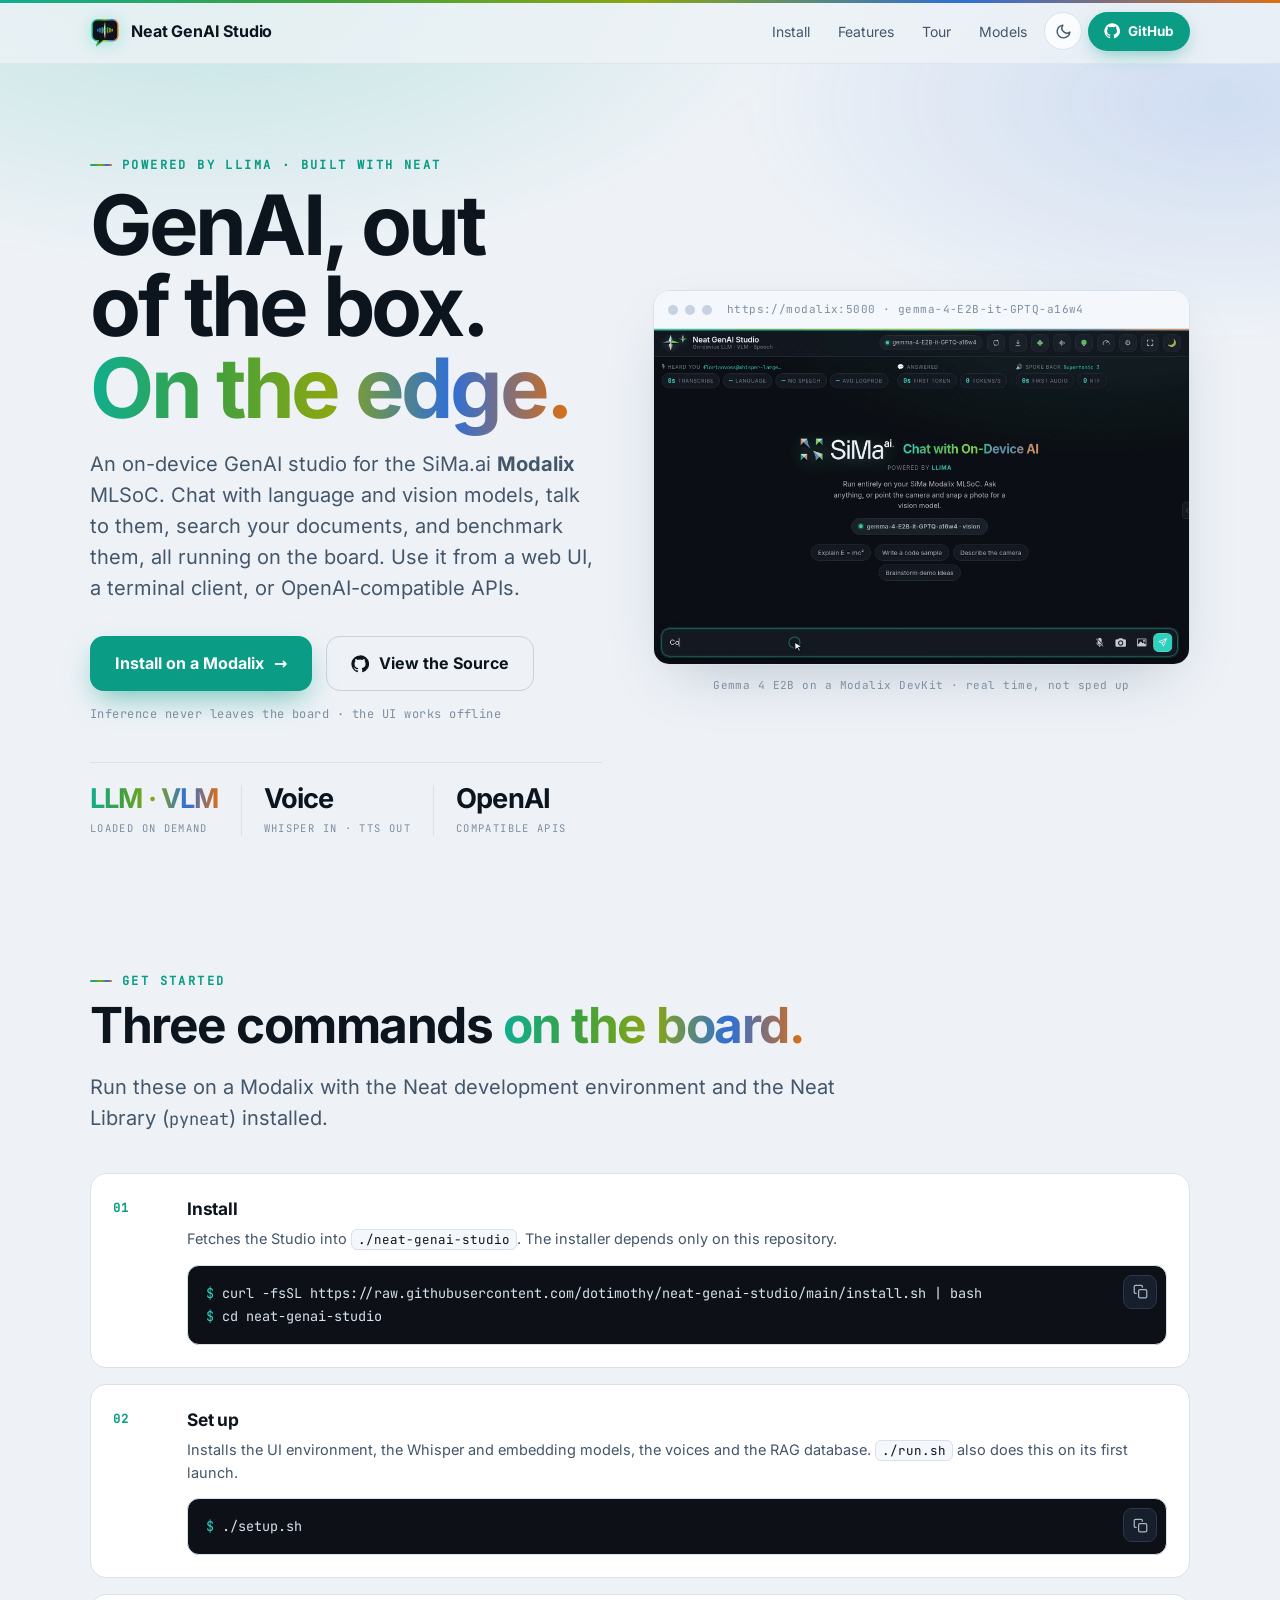
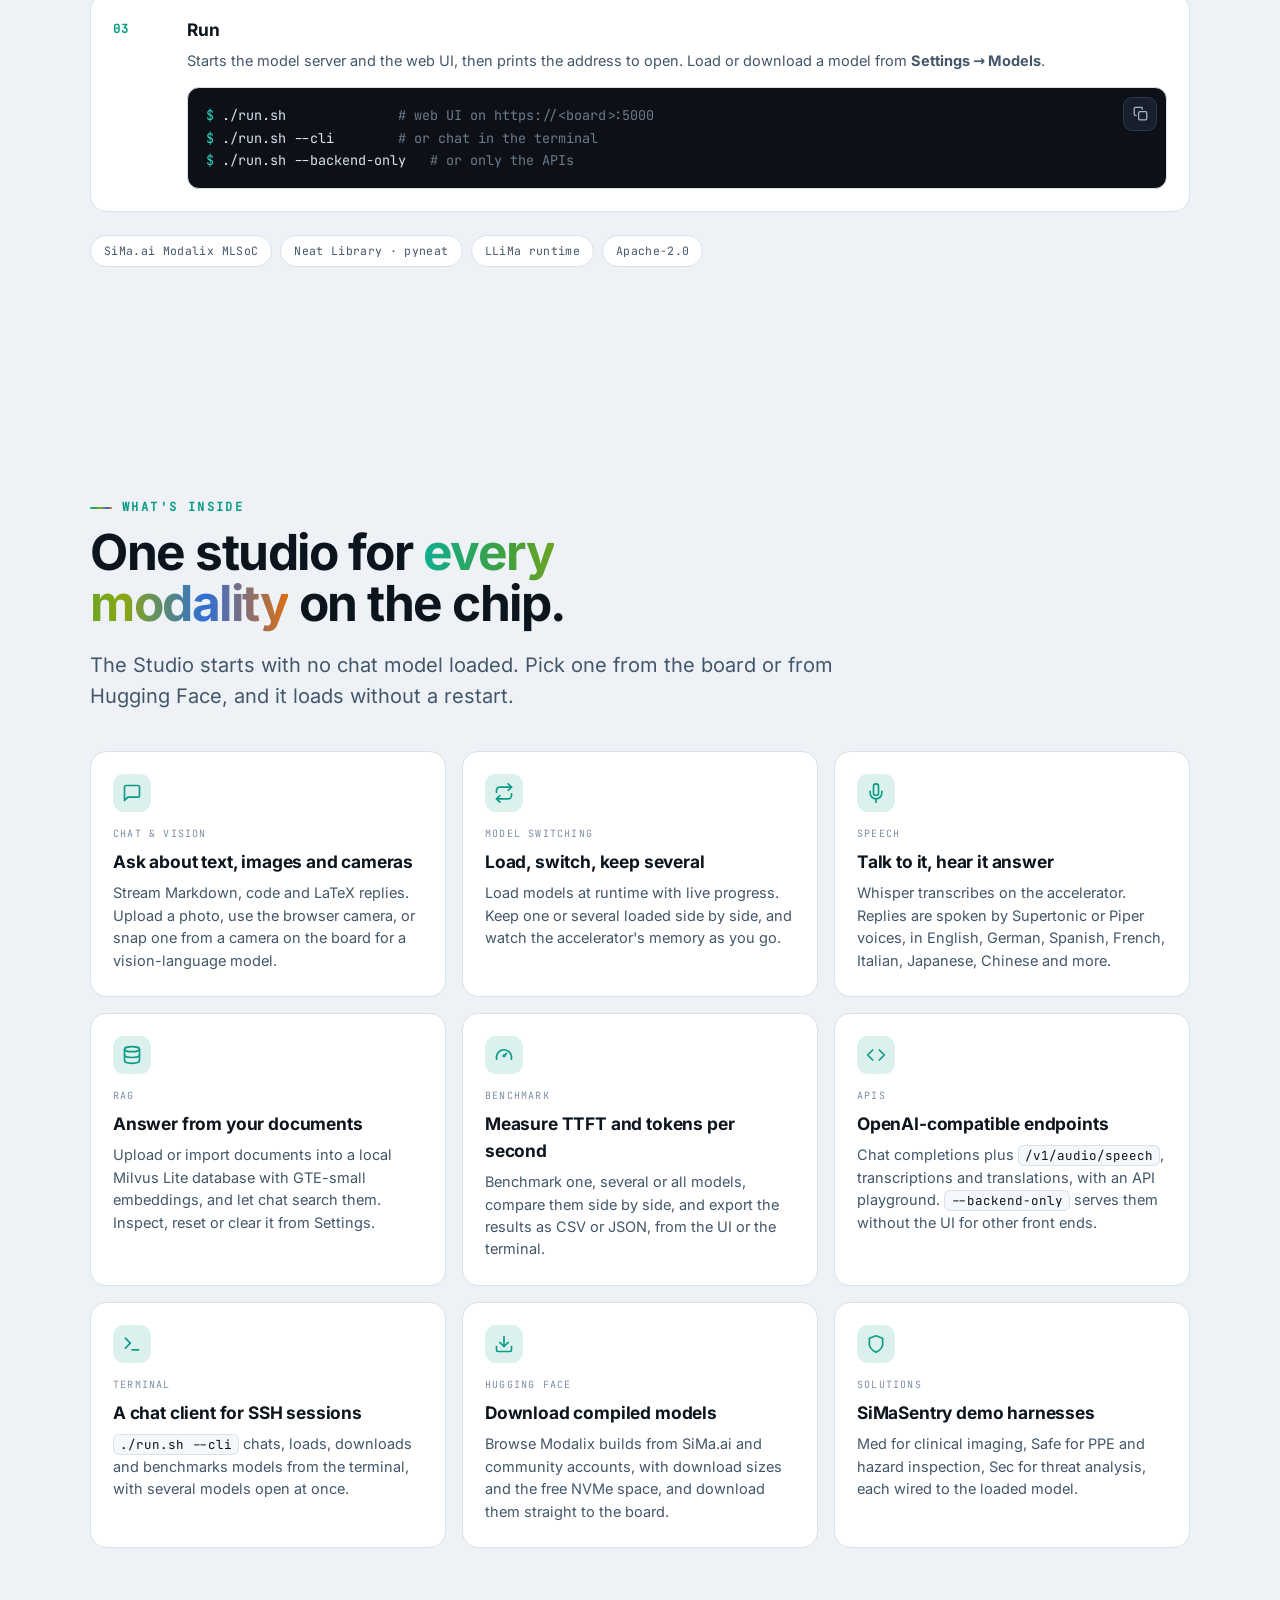
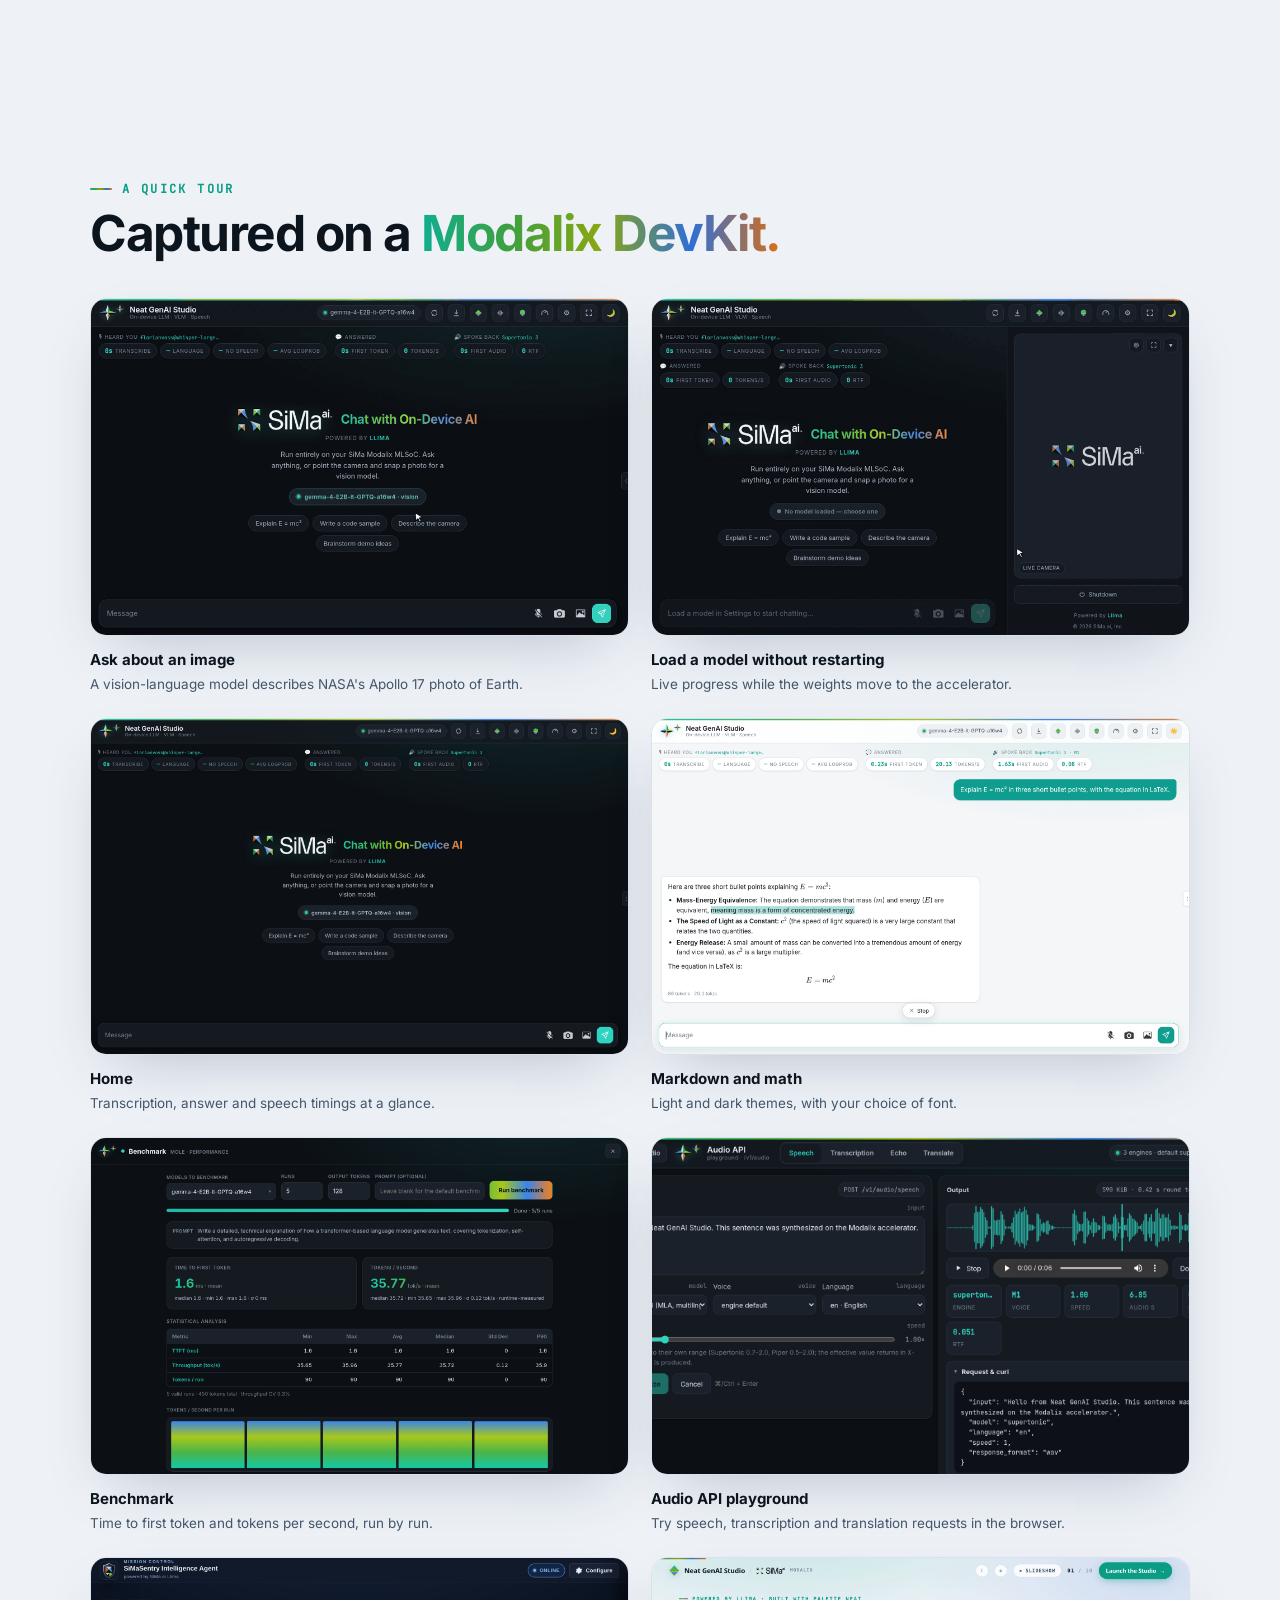
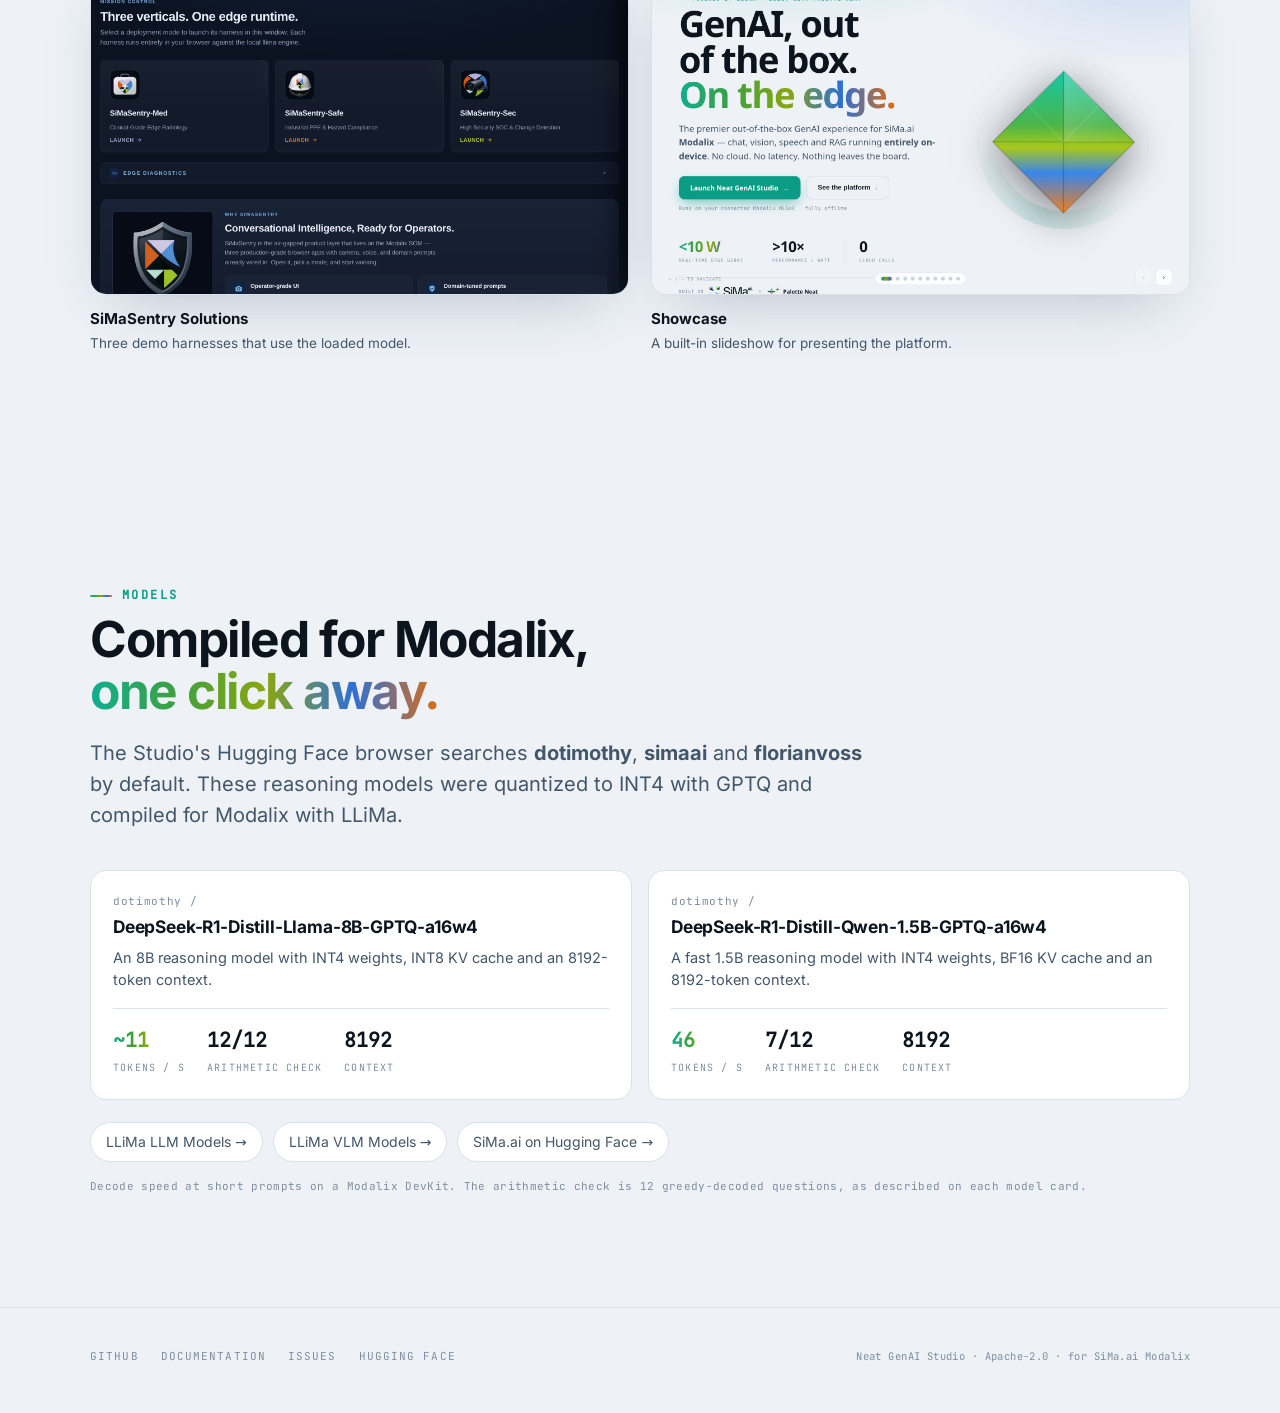
==== commit 66ff343c: "feat(genai): Voice Bubble logo The Studio gets its own logo: the faceted Neat star with a waveform, " ====
--- a/docs/index.html
+++ b/docs/index.html
@@ -9,7 +9,9 @@
 <meta property="og:description" content="Chat, vision, speech and RAG running entirely on a SiMa.ai Modalix board.">
 <meta property="og:image" content="https://timothydo.me/neat-genai-studio/media/home.png">
 <meta property="og:type" content="website">
-<link rel="icon" type="image/png" href="assets/neat-logo.png">
+<link rel="icon" type="image/svg+xml" href="assets/studio-logo-small.svg">
+<link rel="icon" type="image/png" sizes="32x32" href="assets/studio-logo-32.png">
+<link rel="apple-touch-icon" href="assets/studio-logo-180.png">
 <style>
   @font-face{font-family:'Inter';font-weight:400;font-display:swap;src:url('assets/fonts/inter-400.woff2') format('woff2')}
   @font-face{font-family:'Inter';font-weight:600;font-display:swap;src:url('assets/fonts/inter-600.woff2') format('woff2')}
@@ -75,7 +77,7 @@
   }
   .topbar .wrap{height:100%;display:flex;align-items:center;justify-content:space-between;gap:16px}
   .brand{display:flex;align-items:center;gap:11px;font-weight:700;letter-spacing:-.01em;text-decoration:none;white-space:nowrap}
-  .brand svg{width:26px;height:26px;flex:none;filter:drop-shadow(0 2px 8px rgba(20,200,168,.35))}
+  .brand img{width:30px;height:30px;flex:none;filter:drop-shadow(0 2px 8px rgba(20,200,168,.35))}
   .nav{display:flex;align-items:center;gap:6px}
   .nav a.link{font-size:14px;color:var(--text2);text-decoration:none;padding:7px 11px;border-radius:999px;transition:.15s ease}
   .nav a.link:hover{color:var(--text);background:var(--surface2)}
@@ -240,22 +242,10 @@
 </head>
 <body>
 
-<svg width="0" height="0" style="position:absolute" aria-hidden="true">
-  <defs>
-    <linearGradient id="dg" x1="0" y1="0" x2="0" y2="1">
-      <stop offset="0" stop-color="#16c8a6"/><stop offset=".4" stop-color="#4bb54a"/>
-      <stop offset=".55" stop-color="#a9c81c"/><stop offset=".72" stop-color="#3a86ec"/><stop offset="1" stop-color="#f2801d"/>
-    </linearGradient>
-  </defs>
-</svg>
-
 <header class="topbar">
   <div class="wrap">
     <a class="brand" href="#top">
-      <svg viewBox="0 0 40 40" aria-hidden="true">
-        <path d="M20 1 L37 20 L20 39 L3 20 Z" fill="url(#dg)"/>
-        <path d="M20 1 L20 39 M3 20 L37 20 M20 1 L37 20 L20 39 L3 20 Z" fill="none" stroke="rgba(0,0,0,.28)" stroke-width="1"/>
-      </svg>
+      <img src="assets/studio-logo.svg" width="30" height="30" alt="">
       Neat GenAI Studio
     </a>
     <nav class="nav" aria-label="Sections">
